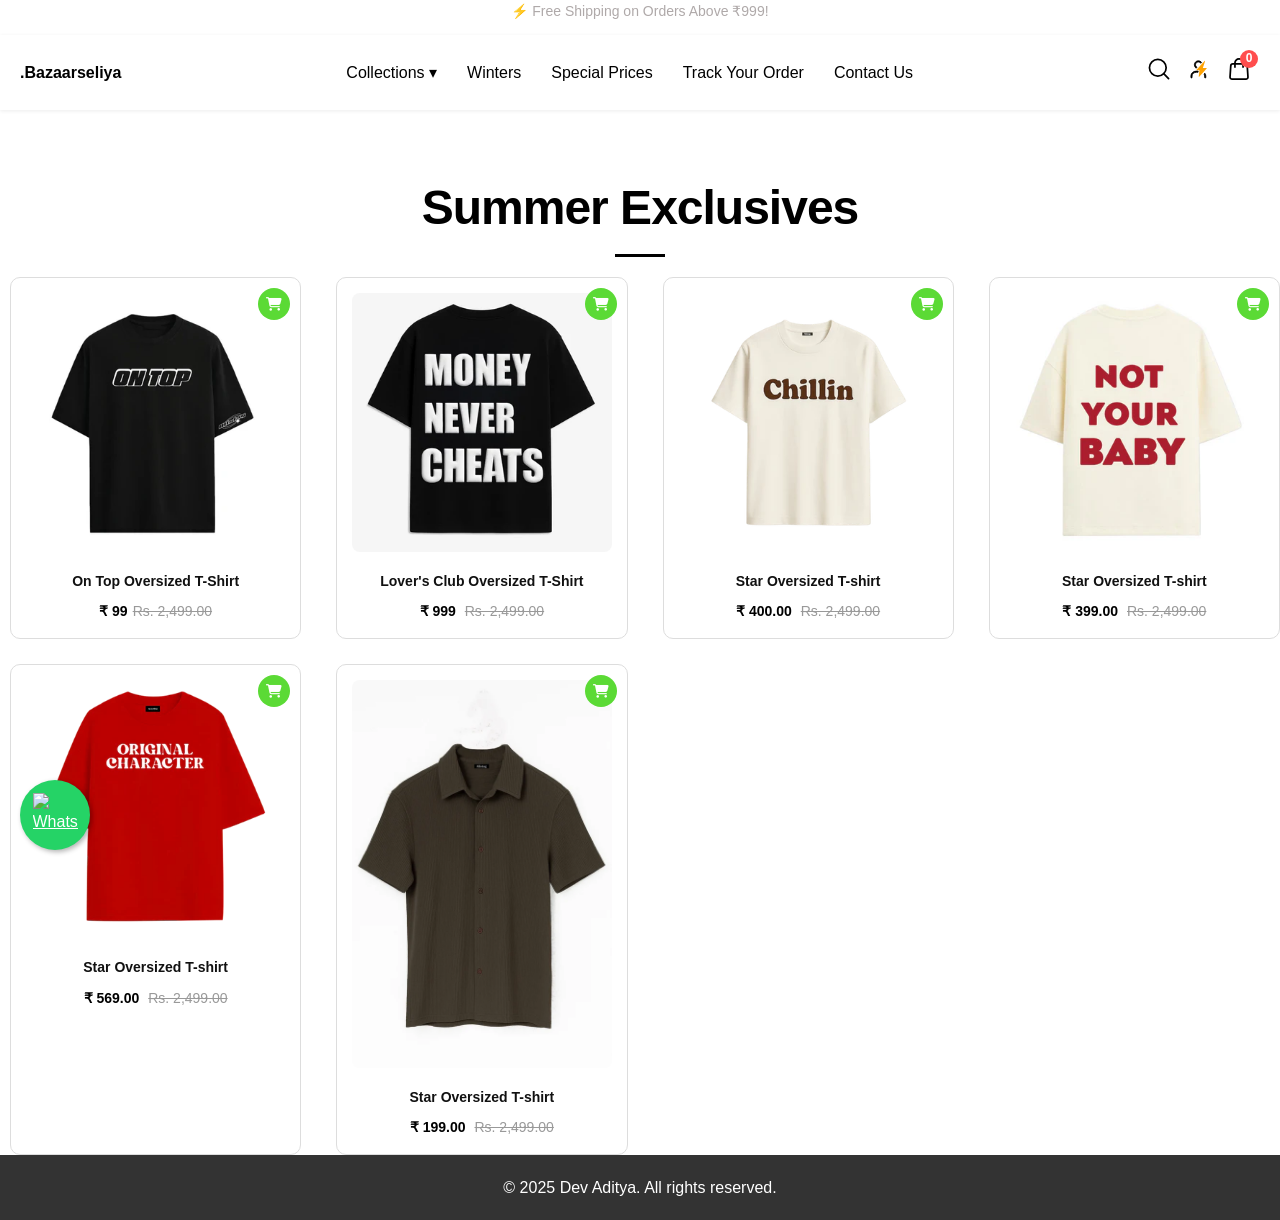
==== index.html @ 19284f61 "Update index.html" ====
<!DOCTYPE html>
<html lang="en">

<head>
    <link rel="manifest" href="manifest.json">
<script>
  if ('serviceWorker' in navigator) {
    navigator.serviceWorker.register('service-worker.js')
      .then(() => console.log("Service Worker Registered"))
      .catch(err => console.log("SW registration failed:", err));
  }
</script>

<meta name="theme-color" content="#0d6efd">

    <meta charset="UTF-8">
    <meta name="viewport" content="width=device-width, initial-scale=1.0">
    <title>WhiteArc</title>
  <link rel="stylesheet" href="style.css">
    <link rel="stylesheet" href="https://cdnjs.cloudflare.com/ajax/libs/font-awesome/6.4.0/css/all.min.css">
    <link href="https://cdn.jsdelivr.net/npm/remixicon@4.5.0/fonts/remixicon.css" rel="stylesheet" />
    <script src="https://kit.fontawesome.com/a076d05399.js" crossorigin="anonymous"></script>
    <style>
        * {
            margin: 0;
            padding: 0;
            box-sizing: border-box;
            font-family: 'Poppins', sans-serif;
        }

        body {
            background: #fff;
        }

        header {
            width: 100%;
            background: #fff;
            display: flex;
            justify-content: space-between;
            align-items: center;
            padding: 12px 50px;
            box-shadow: 0 1px 6px rgba(0, 0, 0, 0.08);
            position: sticky;
            top: 0;
            z-index: 1000;
        }

        .logo img {
            width: 60px;
            cursor: pointer;
        }

        nav {
            display: flex;
            align-items: center;
            gap: 30px;
        }

        nav a {
            text-decoration: none;
            color: #000;
            font-weight: 500;
            transition: 0.3s;
        }

        nav a:hover {
            color: #25D366;
        }

        .dropdown {
            position: relative;
        }

        .dropdown-content {
            display: none;
            position: absolute;
            top: 30px;
            left: 0;
            background: #fff;
            box-shadow: 0 2px 10px rgba(0, 0, 0, 0.1);
            border-radius: 5px;
            min-width: 160px;
            z-index: 100;
        }

        .dropdown-content a {
            display: block;
            padding: 10px;
            color: #000;
            font-size: 14px;
        }

        .dropdown-content a:hover {
            background: #f3f3f3;
            color: #25D366;
        }

        .dropdown:hover .dropdown-content {
            display: block;
        }

        .icons {
            display: flex;
            align-items: center;
            gap: 25px;
            cursor: pointer;
            position: relative;
            /*paddig change*/
            padding: 10px;
        }

        .icons svg {
            width: 22px;
            height: 22px;

            transition: 0.3s;
        }

        .icons svg:hover {
            fill: #25D366;
        }

        /* Cart Count Badge */
        .cart-badge {
            position: absolute;
            right: -8px;
            top: -5px;
            background: #ff4d4d;
            color: white;
            font-size: 12px;
            font-weight: 600;
            width: 18px;
            height: 18px;
            border-radius: 50%;
            display: flex;
            align-items: center;
            justify-content: center;
        }

        /* Search Overlay */
        .search-overlay {
            position: fixed;
            top: 0;
            left: 0;
            width: 100%;
            height: 100%;
            background: rgba(0, 0, 0, 0.7);
            /* dark overlay */
            display: flex;
            align-items: center;
            justify-content: center;
            z-index: 2000;

        }

        /* 🔹 Default (Laptop/Desktop View) */
        .search-container {
            display: flex;
            flex-direction: row;
            /* ensure side-by-side layout */
            background: white;
            width: 90%;
            max-width: 1000px;
            height: 80%;
            border-radius: 10px;
            overflow: hidden;
            box-shadow: 0 0 20px rgba(0, 0, 0, 0.3);
            gap: 20px;
            padding: 20px;
        }

        /* 🔹 Search Box */
        .search-box {
            flex: 1;
            background: #f7f7f7;
            padding: 20px;
            display: flex;
            flex-direction: column;
            gap: 10px;
            border-radius: 8px;
            border-right: 1px solid #ddd;
            box-shadow: inset 0 0 5px rgba(0, 0, 0, 0.1);
        }

        /* 🔹 Search Results */
        #searchResults {
            flex: 2;
            background: #fff;
            padding: 20px;
            overflow-y: auto;
            display: flex;
            flex-wrap: wrap;
            gap: 15px;
            justify-content: flex-start;
            border-radius: 10px;
            box-shadow: 0 2px 8px rgba(0, 0, 0, 0.1);
            border: 1px solid #e0e0e0;
        }


        .search-box input {
            padding: 10px;
            font-size: 16px;
            border: 1px solid #ccc;
            border-radius: 5px;
            outline: none;
        }

        .search-box button {
            background: #25D366;
            color: white;
            border: none;
            padding: 10px 20px;
            border-radius: 5px;
            cursor: pointer;
            font-weight: 600;
        }

        #searchResults .product-card {
            width: 250px;
            border: 1px solid #ccc;
            border-radius: 6px;
            padding: 10px;
            text-align: center;
            background: #fff;
        }

        .searchwala {
            text-align: center;
        }

        .search-box input {
            flex: 1;
            padding: 10px;
            font-size: 16px;
            border: 1px solid #ccc;
            border-radius: 5px;
            outline: none;
        }

        .search-box button {
            background: #25D366;
            color: white;
            border: none;
            padding: 10px 20px;
            border-radius: 5px;
            cursor: pointer;
            font-weight: 600;
        }

        .close-btn {
            position: absolute;
            top: 30px;
            right: 40px;
            font-size: 28px;
            color: white;
            cursor: pointer;
            font-weight: bold;
        }

        /* 🔹 Mobile View (Responsive) */
        @media (max-width: 768px) {
            .search-container {
                flex-direction: column;
                /* stack vertically */
                height: auto;
                width: 95%;
                padding: 10px;
                gap: 15px;
            }

            .search-box {
                width: 100%;
                border-right: none;
                border-bottom: 1px solid #ddd;
                box-shadow: inset 0 0 3px rgba(0, 0, 0, 0.1);
            }

            #searchResults {
                width: 100%;
                flex: none;
                height: auto;
                max-height: 400px;
                overflow-y: auto;
            }

            #searchResults {
                display: flex;
                flex-direction: row;
                gap: 12px;
                padding: 10px;
            }

            /* Each product result row */
            #searchResults .product-card {
                width: 100%;
                display: flex;
                align-items: center;
                background: #fff;
                border-radius: 10px;
                padding: 8px;
                box-shadow: 0 2px 6px rgba(0, 0, 0, 0.1);
                transition: transform 0.2s;
            }

            /* Hover animation (optional) */
            #searchResults .product-card:hover {
                transform: scale(1.02);
            }

            /* Product image — left side */
            #searchResults .product-card img {
                width: 70px;
                height: 70px;
                object-fit: cover;
                border-radius: 8px;
                margin-right: 12px;
            }

            /* Product title — right side */
            #searchResults .product-card h3 {
                font-size: 15px;
                color: #333;
                font-weight: 600;
                margin: 0;
                flex: 1;
                line-height: 1.3;
            }

            /* Hide everything else like price or buttons */
            #searchResults .product-card .price,
            #searchResults .product-card .old-price,
            #searchResults .product-card button,
            #searchResults .product-card .discount,
            #searchResults .product-card .description {
                display: none !important;
            }

            .announcement-bar {
                width: 100%;
                margin-bottom: 12px;
                color: #afa9a9;
                text-align: center;
                font-size: 14px;
                font-weight: 500;
                padding: 12.5px 0;
                overflow: hidden;
                position: relative;

            }

            .product-container {
                grid-template-columns: repeat(2, 1fr);
                gap: 12px;
                padding: 10px;
                padding: 0 10px 10px 10px;
                /* ✅ left & right padding added */
            }

            .product-card {
                width: 100%;
                border-radius: 10px;
                text-align: center;
                padding: 10px;
            }

            .product-card img {
                width: 100%;
                height: auto;
                object-fit: cover;
                border-radius: 8px;
            }

            .product-card h3 {
                font-size: 14px;
                font-weight: 600;
                margin: 8px 0 4px;
            }

            .product-card p {
                font-size: 13px;
                color: #555;
            }

        }

        * {
            margin: 0;
            padding: 0;
            box-sizing: border-box;
            font-family: 'Poppins', sans-serif;
        }

        body {
            background: #fff;
        }

        header {
            width: 100%;
            background: #fff;
            display: flex;
            justify-content: space-between;
            align-items: center;
            padding: 10px 20px;
            box-shadow: 0 1px 4px rgba(0, 0, 0, 0.08);
            position: sticky;
            top: 0;
            z-index: 100;
        }

        /* ===== Hamburger ===== */
        .hamburger {
            display: flex;
            flex-direction: column;
            gap: 5px;
            cursor: pointer;
            z-index: 110;
        }

        .hamburger span {
            width: 25px;
            height: 2px;
            background: #000;
            transition: 0.3s;
        }

        /* When menu open, animate hamburger to cross */
        .hamburger.active span:nth-child(1) {
            transform: rotate(45deg) translate(5px, 5px);
        }

        .hamburger.active span:nth-child(2) {
            opacity: 0;
        }

        .hamburger.active span:nth-child(3) {
            transform: rotate(-45deg) translate(5px, -5px);
        }

        /* ===== Logo ===== */
        .logo img {
            height: 28px;
            width: auto;
        }

        /* ===== Right Icons ===== */
        .icons {
            display: flex;
            align-items: center;
            gap: 18px;
        }

        .icons svg {
            width: 22px;
            height: 22px;
            cursor: pointer;
            transition: 0.3s;
        }

        .icons svg:hover {
            opacity: 0.6;
        }

        /* ===== Hidden Menu ===== */
        nav {
            position: fixed;
            left: -100%;
            top: 0;
            width: 70%;
            height: 100%;
            background: #fff;
            box-shadow: 2px 0 10px rgba(0, 0, 0, 0.1);
            transition: left 0.3s ease;
            padding: 80px 20px;
            display: flex;
            flex-direction: column;
            gap: 25px;
            z-index: 105;
        }

        nav.active {
            left: 0;
        }

        nav a {
            color: #000;
            text-decoration: none;
            font-size: 16px;
            font-weight: 500;
            transition: 0.3s;
        }

        nav a:hover {
            color: #25D366;
        }

        /* ===== Desktop View ===== */
        @media(min-width: 900px) {
            .hamburger {
                display: none;
            }

            nav {
                position: static;
                flex-direction: row;
                height: auto;
                width: auto;
                box-shadow: none;
                padding: 0;
                gap: 30px;
                left: 0;
            }
        }
    </style>

</head>

<body>
    <div class="announcement-bar">
        <div class="announcement-message active red1">⚡ Free Shipping on Orders Above ₹999!</div>
        <div class="announcement-message">🔥 Flat 50% Off on Winter Collection!</div>
        <div class="announcement-message">🕒 Limited Time Offer — Grab Now!</div>
        <div class="announcement-message">Hello Dost This Is Demo</div>
    </div>

    <header>
        <!-- Hamburger Menu -->
        <div class="hamburger" id="hamburger">
            <span></span>
            <span></span>
            <span></span>
        </div>

        <div class="logo">
            <h4>.Bazaarseliya</h4>
        </div>

        <nav id="menu">
            <div class="dropdown">
                <a href="#">Collections ▾</a>
                <div class="dropdown-content">
                    <a href="#">New Arrivals</a>
                    <a href="#">Trending</a>
                    <a href="#">Best Sellers</a>
                </div>
            </div>
            
            <a href="#">Winters</a>
            <a href="#">Special Prices</a>
            <a href="track-orders.html">Track Your Order</a>
            <a href="contact-us.html">Contact Us</a>
        </nav>
        <div class="icons">
            <!-- Search Icon -->
            <div class="search-icon" onclick="openSearch()">
                <svg width="18" height="19" viewBox="0 0 18 19" fill="none">
                    <path
                        d="M7.96875 15.6875C11.9556 15.6875 15.1875 12.4556 15.1875 8.4688C15.1875 4.48194 11.9556 1.25 7.96875 1.25C3.98194 1.25 0.75 4.48194 0.75 8.4688C0.75 12.4556 3.98194 15.6875 7.96875 15.6875Z"
                        stroke="currentColor" stroke-width="1.5" stroke-linecap="round" stroke-linejoin="round"></path>
                    <path d="M13.0732 13.5742L17.2497 17.7508" stroke="currentColor" stroke-width="1.5"
                        stroke-linecap="round" stroke-linejoin="round"></path>
                </svg>
            </div>
            <!-- User Icon -->
            <div class="user-icon">
                <svg width="24" height="24" viewBox="0 0 27 27" fill="none" xmlns="http://www.w3.org/2000/svg"
                    id="svgkp">
                    <path
                        d="M22.9129 12.935L13.7571 23.0474C13.5348 23.2929 13.1284 23.1084 13.1669 22.7794L14.0816 14.9731H10.6991C10.4034 14.9731 10.2484 14.6219 10.4478 14.4035L20.3133 3.59739C20.5589 3.32834 20.9984 3.58134 20.8891 3.92887L18.2354 12.3664H22.6607C22.9557 12.3664 23.1109 12.7163 22.9129 12.935Z"
                        fill="#FEA203"></path>
                    <path id="svgkp-path" fill-rule="evenodd" clip-rule="evenodd"
                        d="M16.6079 5.35819C16.4805 5.1933 16.3421 5.03582 16.1932 4.8869C15.2702 3.96387 14.0183 3.44531 12.7129 3.44531C11.4075 3.44531 10.1556 3.96387 9.2326 4.8869C8.30957 5.80993 7.79102 7.06183 7.79102 8.36719C7.79102 9.67255 8.30957 10.9244 9.2326 11.8475C9.48368 12.0986 9.75909 12.3197 10.0533 12.5086L11.0235 11.4503C10.7335 11.2914 10.4649 11.0911 10.227 10.8531C9.56766 10.1938 9.19727 9.29959 9.19727 8.36719C9.19727 7.43479 9.56766 6.54057 10.227 5.88127C10.8863 5.22196 11.7805 4.85156 12.7129 4.85156C13.6453 4.85156 14.5395 5.22196 15.1988 5.88127C15.3636 6.04604 15.5103 6.22549 15.6377 6.41654L16.6079 5.35819ZM20.6413 18.6497L19.6746 19.7132C20.1676 20.4122 20.4473 21.2264 20.4473 22.0781V23.8359C20.4473 24.2243 20.7621 24.5391 21.1504 24.5391C21.5387 24.5391 21.8535 24.2243 21.8535 23.8359V22.0781C21.8535 20.7863 21.4016 19.6103 20.6413 18.6497ZM12.3111 17.5078H10.3026C7.27113 17.5078 4.97852 19.6394 4.97852 22.0781V23.8359C4.97852 24.2243 4.66372 24.5391 4.27539 24.5391C3.88707 24.5391 3.57227 24.2243 3.57227 23.8359V22.0781C3.57227 18.6922 6.67684 16.1016 10.3026 16.1016H12.4885L12.3111 17.5078Z"
                        fill="currentColor" stroke="currentColor"></path>
                </svg>
            </div>

            <!-- Cart Icon with Badge -->
            <div class="cart-icon" style="position: relative;">
                <svg width="20" height="22" viewBox="0 0 17 19" fill="none" class="cart--icon">
                    <path
                        d="M13.8624 5.125H3.13686C2.21555 5.125 1.45202 5.83932 1.39074 6.75859L0.749072 16.3836C0.681732 17.3936 1.48288 18.25 2.49519 18.25H14.5041C15.5164 18.25 16.3176 17.3936 16.2502 16.3836L15.6086 6.75859C15.5472 5.83932 14.7837 5.125 13.8624 5.125Z"
                        stroke="currentColor" stroke-width="1.5"></path>
                    <path d="M12 7.75V4.25C12 2.317 10.433 0.75 8.5 0.75C6.567 0.75 5 2.317 5 4.25V7.75"
                        stroke="currentColor" stroke-width="1.5" stroke-linecap="square"></path>
                </svg>
                <span class="cart-badge">0</span>
            </div>

            <!-- Dropdown for added products -->
            <div class="cart-dropdown"
                style="display:none; position:absolute; top:40px; right:0; background:#fff; border:1px solid #ddd; border-radius:8px; padding:10px; width:240px; z-index:999;">
                <ul id="cart-items" style="list-style:none; margin:0; padding:0;"></ul>
                <!-- Total Price Section -->
                <div id="cart-total"
                    style="border-top:1px solid #ddd; margin-top:8px; padding-top:5px; font-weight:bold;">
                    Total: Rs. 0
                </div>
                <!-- Continue to Order Button -->
                <button id="continue-order" class="continue-btn"
                    style="width:100%; margin-top:10px; padding:8px; background:#28a745; color:white; border:none; border-radius:5px; cursor:pointer;">
                    Continue to Order
                </button>
            </div>
        </div>
    </header>

    <div class="search-overlay" id="searchOverlay" style="display:none;">
        <div class="close-btn" onclick="closeSearch()">×</div>

        <div class="search-container">

            <div class="search-box">
                <div class="searchwala">
                    <h3>🪔Happy Diwali🪔</h3>
                </div>
                <input type="text" id="searchInput" placeholder="Search products..." oninput="searchProducts()">
                <button onclick="searchProducts()">Search</button>
            </div>

            <div id="searchResults"></div>
        </div>
    </div>
    <!-- Products Section -->
   
        <h2 class="section-title"><span>Summer Exclusives</span></h2>
        <div class="product-container">

            <div class="product-card">
                <button class="product-cart-icon"><i class="fa-solid fa-cart-shopping"></i></button>
                <a href="product.html">
                    <img src="assets/products/t-shirts1.webp" alt="On Top Oversized T-Shirt">
                </a>
                <h3>On Top Oversized T-Shirt</h3>
                <p><span class="price">₹ 99</span><span class="old-price">Rs. 2,499.00</span></p>
            </div>

            <div class="product-card">
                <button class="product-cart-icon"><i class="fa-solid fa-cart-shopping"></i></button>
                <img src="assets/products/t-shirts2.webp" alt="Lover's Club Oversized T-Shirt">
                <h3>Lover's Club Oversized T-Shirt</h3>
                <p><span class="price">₹ 999</span> <span class="old-price">Rs. 2,499.00</span></p>
            </div>

            <div class="product-card">
                <button class="product-cart-icon"><i class="fa-solid fa-cart-shopping"></i></button>
                <img src="assets/products/t-shirts4.webp" alt="Star Oversized T-shirt">
                <h3>Star Oversized T-shirt</h3>
                <p><span class="price">₹ 400.00</span> <span class="old-price">Rs. 2,499.00</span></p>
            </div>

            <div class="product-card">
                <button class="product-cart-icon"><i class="fa-solid fa-cart-shopping"></i></button>
                <img src="assets/products/t-shirts5.webp" alt="Star Oversized T-shirt">
                <h3>Star Oversized T-shirt</h3>
                <p><span class="price">₹ 399.00</span> <span class="old-price">Rs. 2,499.00</span></p>
            </div>

            <div class="product-card">
                <button class="product-cart-icon"><i class="fa-solid fa-cart-shopping"></i></button>
                <img src="assets/products/t-shirts3.webp" alt="Star Oversized T-shirt">
                <h3>Star Oversized T-shirt</h3>
                <p><span class="price">₹ 569.00</span> <span class="old-price">Rs. 2,499.00</span></p>
            </div>
            <div class="product-card">
                <button class="product-cart-icon"><i class="fa-solid fa-cart-shopping"></i></button>
                <img src="assets/products/t-shirts6.webp" alt="Star Oversized T-shirt">
                <h3>Star Oversized T-shirt</h3>
                <p><span class="price">₹ 199.00</span> <span class="old-price">Rs. 2,499.00</span></p>
            </div>
        </div>
    </div>
    <!-- Footer -->
    <footer>
        <p>&copy; 2025 Dev Aditya. All rights reserved.</p>
    </footer>
    <script src="cart.js"> </script>

    <script src="script.js"></script>
    <script src="addproduct.js"></script>

</body>
<!-- Floating WhatsApp Button -->
<!-- Floating WhatsApp Button with Pre-filled Message -->
<a href="https://wa.me/919470094043?text=Hello!%20This%20is%20demo" class="whatsapp-float" target="_blank">
    <img src="https://upload.wikimedia.org/wikipedia/commons/6/6b/WhatsApp.svg" alt="WhatsApp" />
</a>



</html>
---- style.css ----
/* Reset */
* {
    margin: 0;
    padding: 0;
    box-sizing: border-box;
    font-family: 'Arial', sans-serif;
}



/* Header */
/* === Announcement Bar === */
.announcement-bar {
    width: 100%;
    margin-bottom: 10px;
    color: #afa9a9;
    text-align: center;
    font-size: 14px;
    font-weight: 500;
    padding: 12.5px 0;
    overflow: hidden;
    position: relative;
}

.announcement-message {
    position: absolute;
    width: 100%;
    top: 0;
    opacity: 0;
    transform: translateY(100%);
    transition: all 0.5s ease-in-out;
}

.announcement-message.active {
    opacity: 1;
    transform: translateY(0);
}

.announcement-message.exit {
    opacity: 0;
    transform: translateY(-100%);
}

.red1 {}

/* Floating WhatsApp Button - Left Side */
.whatsapp-float {
    position: fixed;
    width: 70px;
    height: 70px;
    bottom: 50px;
    left: 20px;
    /* Right ko left me change kiya */
    background-color: #25D366;
    color: #fff;
    border-radius: 50%;
    text-align: center;
    box-shadow: 2px 2px 5px rgba(0, 0, 0, 0.3);
    z-index: 1000;
    display: flex;
    align-items: center;
    justify-content: center;
    transition: transform 0.3s ease;
}

.whatsapp-float img {
    width: 45px;
    height: 45px;
}

.whatsapp-float:hover {
    transform: scale(1.1);
}
/* Body */
body {
    line-height: 1.6;
    background-color: #fff;
}


header {
    width: 100%;
    background: #fff;
    display: flex;
    justify-content: space-between;
    align-items: center;
    padding: 12px 50px;
    box-shadow: 0 1px 6px rgba(0, 0, 0, 0.08);
    position: sticky;
    top: 0;
    z-index: 1000;
}



/* Navigation */
nav {
    display: flex;
    align-items: center;
    gap: 30px;
}

nav a {
    text-decoration: none;
    color: #000;
    font-weight: 500;
    transition: 0.3s;
}

nav a:hover {
    color: #25D366;
}

/* Dropdown */
.dropdown {
    position: relative;
}

.dropdown-content {
    display: none;
    position: absolute;
    top: 30px;
    left: 0;
    background: #fff;
    box-shadow: 0 2px 10px rgba(0, 0, 0, 0.1);
    border-radius: 5px;
    min-width: 160px;
    z-index: 100;
}

.dropdown-content a {
    display: block;
    padding: 10px;
    color: #000;
    font-size: 14px;
}

.dropdown-content a:hover {
    background: #f3f3f3;
    color: #25D366;
}

.dropdown:hover .dropdown-content {
    display: block;
}

/* Icons */
.icons {
    display: flex;
    align-items: center;
    gap: 25px;
    font-size: 22px;
    cursor: pointer;
    color: #000;
}

.icons i:hover {
    color: #25D366;
}

/* Hamburger */
.hamburger {
    display: none;
    flex-direction: column;
    cursor: pointer;
    gap: 4px;
}

.hamburger span {
    width: 25px;
    height: 3px;
    background: #000;
    transition: 0.3s;
}


/* Responsive */
@media(max-width: 300px) {
    header {
        flex-direction: column;
        gap: 10px;
        padding: 15px;
    }

   
    nav {
        flex-wrap: wrap;
        justify-content: center;
        gap: 15px;
    }
    
}
/* Mobile Menu */
@media(max-width: 900px) {
    nav {
        display: none;
        flex-direction: column;
        background: #fff;
        width: 100%;
        position: absolute;
        top: 70px;
        left: 0;
        padding: 20px 0;
        box-shadow: 0 4px 10px rgba(0, 0, 0, 0.1);
        text-align: center;
    }
  
.user-icon {
        display:none;
    }
 .logo h4{
       
       margin-left: 20%;
    }

    nav.active {
        display: flex;
    }

    .hamburger {
        display: flex;
    }

    header {
        padding: 12px 20px;
    }
    
  
}


.section-title {
    text-align: center;
    font-size: 3rem;
    font-weight: 700;
    letter-spacing: -1px;
    padding: 60px 20px 30px;
    color: #000;
}

/* Optional underline or animation */
.section-title span {
    display: inline-block;
    position: relative;
}

.section-title span::after {
    content: "";
    position: absolute;
    left: 50%;
    bottom: -10px;
    width: 50px;
    height: 3px;
    background: #000;
    transform: translateX(-50%);
}

@media(max-width:768px) {
    .section-title {
        font-size: 2.2rem;
        padding: 40px 10px 20px;
    }
     .product-container {
    grid-template-columns: repeat(2, 1fr);
    gap: 12px;
    padding: 10px;
    margin-right: 15px;
  }

  .product-card {
    width: 100%;
    border-radius: 10px;
    text-align: center;
    margin-right: 15px;
    
  }

  .product-card img {
    width: 100%;
    height: auto;
    object-fit: cover;
    border-radius: 8px;
  }

  .product-card h3 {
    font-size: 14px;
    font-weight: 600;
    margin: 8px 0 4px;
    
  }

  .product-card p {
    font-size: 13px;
    color: #555;
  }
}

.product-container {
    display: grid;
    grid-template-columns: repeat(auto-fit, minmax(250px, 1fr));
    gap: 25px;
    justify-content: center;
}

.product-card {
    position: relative; /* for icon position */
    border: 1px solid #ddd;
    border-radius: 10px;
    padding: 15px;
    text-align: center;
    transition: 0.3s;
    background: #fff;
    margin-left: 10px;
    overflow: hidden;
}

.product-card:hover {
    box-shadow: 0 4px 15px rgba(0, 0, 0, 0.1);
    transform: translateY(-4px);
}

.product-container .outofstock:hover {
    box-shadow: 0 4px 15px rgb(252, 5, 5);
    transform: translateY(-4px);
}

.product-card img {
    width: 100%;
    height: auto;
    border-radius: 8px;
    margin-bottom: 10px;
}

.product-card h3 {
    font-size: 14px;
    color: #111;
    margin-bottom: 8px;
}

.product-card p {
    font-size: 14px;
    margin: 0;
}

.price {
    font-weight: bold;
    color: #000;
}

.old-price {
    color: #999;
    text-decoration: line-through;
    margin-left: 5px;
}

/* 🛒 Add to Cart Icon */
.product-cart-icon {
    position: absolute;
    top: 10px;
    right: 10px;
    background: #5bda35;
    color: white;
    border: none;
    border-radius: 50%;
    padding: 8px;
    font-size: 14px;
    cursor: pointer;
    transition: background 0.3s ease;
    z-index: 10;
}

.product-cart-icon:hover {
    background: #ff9900;
}

/* Footer */
footer {
    text-align: center;
    padding: 20px;
    background-color: #333;
    color: #fff;
}
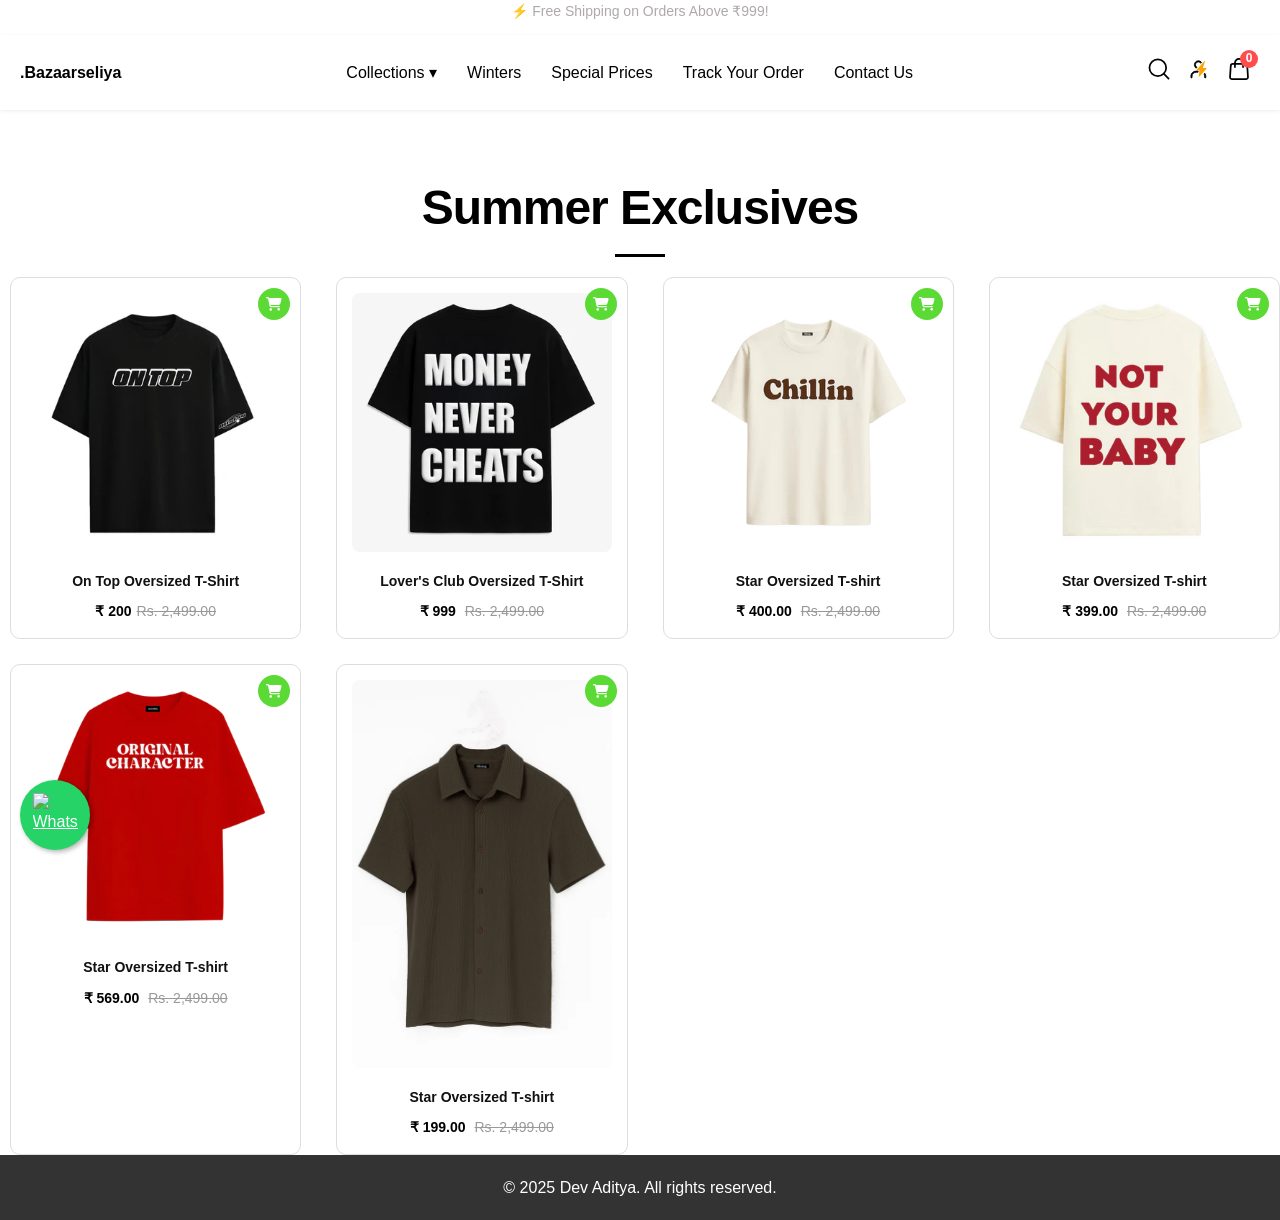
==== commit 4402dd83: "Update index.html" ====
--- a/index.html
+++ b/index.html
@@ -631,7 +631,7 @@
                     <img src="assets/products/t-shirts1.webp" alt="On Top Oversized T-Shirt">
                 </a>
                 <h3>On Top Oversized T-Shirt</h3>
-                <p><span class="price">₹ 99</span><span class="old-price">Rs. 2,499.00</span></p>
+                <p><span class="price">₹ 200</span><span class="old-price">Rs. 2,499.00</span></p>
             </div>
 
             <div class="product-card">
@@ -677,6 +677,46 @@
 
     <script src="script.js"></script>
     <script src="addproduct.js"></script>
+ <script>
+if ('serviceWorker' in navigator) {
+  navigator.serviceWorker.register('service-worker.js').then(reg => {
+    reg.onupdatefound = () => {
+      const newWorker = reg.installing;
+      newWorker.onstatechange = () => {
+        if (newWorker.state === 'installed' && navigator.serviceWorker.controller) {
+          const banner = document.createElement('div');
+          banner.style.position = 'fixed';
+          banner.style.bottom = '20px';
+          banner.style.left = '50%';
+          banner.style.transform = 'translateX(-50%)';
+          banner.style.background = 'linear-gradient(135deg, #0d6efd, #6610f2)';
+          banner.style.color = '#fff';
+          banner.style.padding = '12px 22px';
+          banner.style.borderRadius = '10px';
+          banner.style.boxShadow = '0 5px 15px rgba(0,0,0,0.25)';
+          banner.style.zIndex = '9999';
+          banner.style.fontFamily = 'Poppins, sans-serif';
+          banner.innerHTML = `
+            <span style="font-weight:500;">🔄 New update available!</span>
+            <button id="reloadApp" style="margin-left:12px;background:white;color:#0d6efd;border:none;padding:6px 14px;border-radius:6px;cursor:pointer;font-weight:600;">Update</button>
+          `;
+          document.body.appendChild(banner);
+
+          document.getElementById('reloadApp').addEventListener('click', () => {
+            newWorker.postMessage({ action: 'skipWaiting' });
+          });
+        }
+      };
+    };
+  });
+
+  navigator.serviceWorker.addEventListener('controllerchange', () => {
+    window.location.reload();
+  });
+}
+</script>
+
+
 
 </body>
 <!-- Floating WhatsApp Button -->
@@ -689,3 +729,6 @@
 
 </html>
 
+
+
+
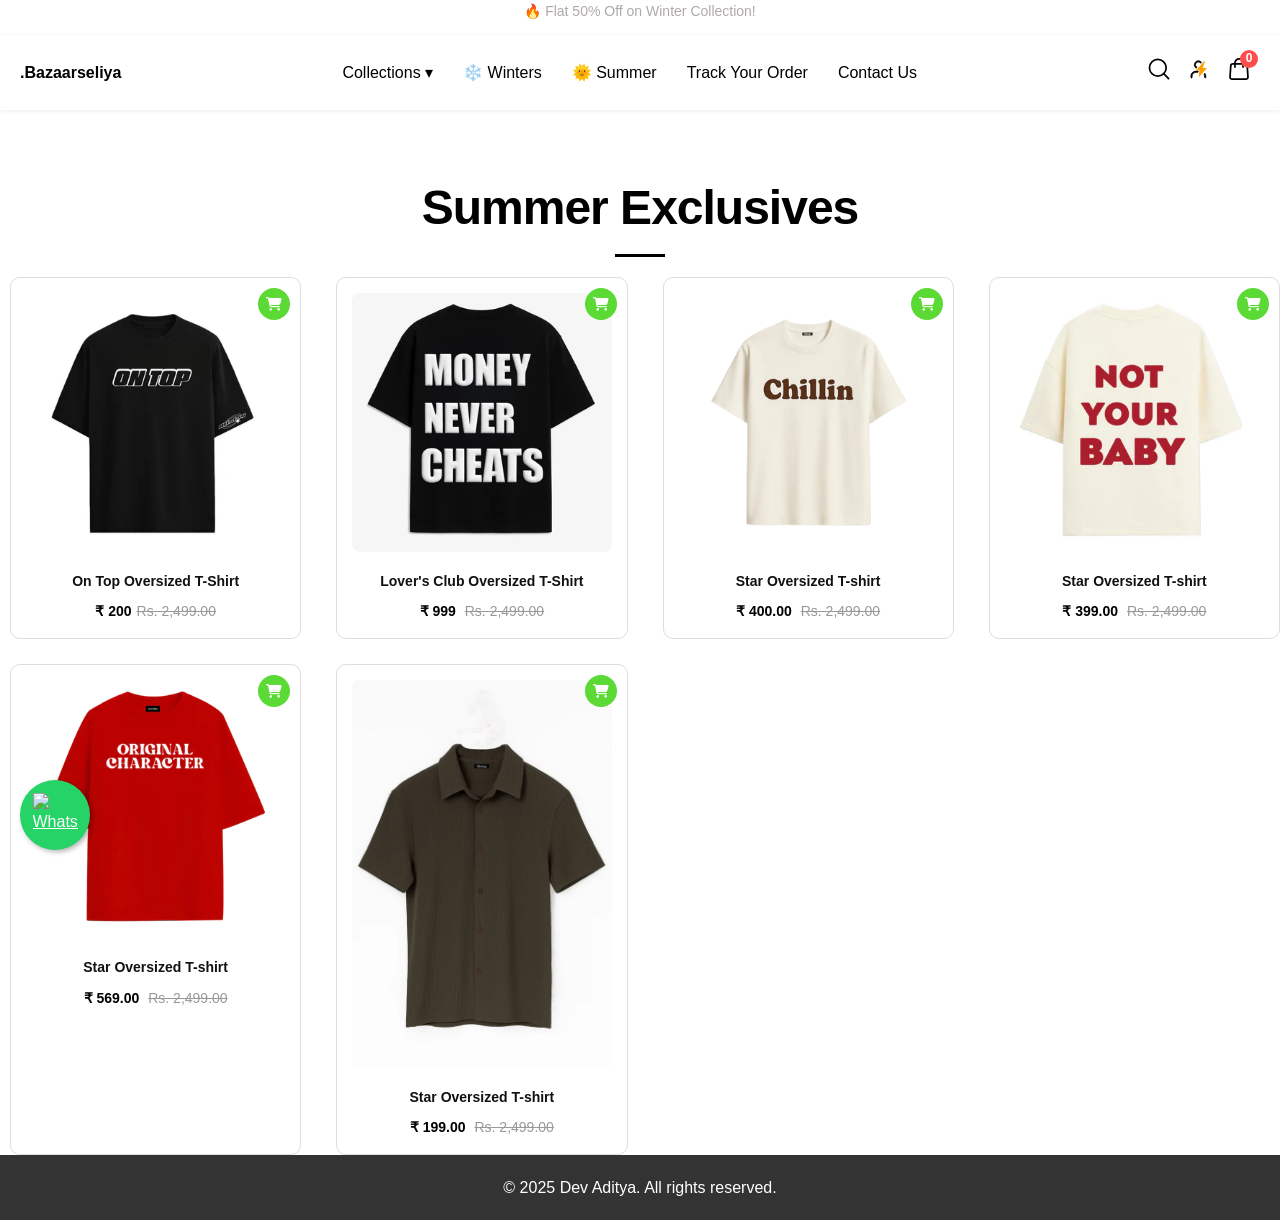
==== commit 67379819: "Update index.html" ====
--- a/index.html
+++ b/index.html
@@ -545,8 +545,25 @@
                 </div>
             </div>
             
-            <a href="#">Winters</a>
-            <a href="#">Special Prices</a>
+            <a href="#" id="winter-btn">❄️ Winters</a>
+             <script>
+    document.getElementById("winter-btn").addEventListener("click", () => {
+      document.body.classList.add("fade-out");
+      setTimeout(() => {
+        window.location.href = "winter.html";
+      }, 700);
+    });
+  </script>
+            <a href="#"  id="summer-btn">🌞 Summer</a>
+            <script>
+  document.getElementById("summer-btn").addEventListener("click", () => {
+    document.body.classList.add("fade-out");
+    setTimeout(() => {
+      window.location.href = "summer.html";
+    }, 700);
+  });
+</script>
+
             <a href="track-orders.html">Track Your Order</a>
             <a href="contact-us.html">Contact Us</a>
         </nav>
@@ -715,6 +732,71 @@
   });
 }
 </script>
+<script>
+if ('serviceWorker' in navigator) {
+  navigator.serviceWorker.register('service-worker.js').then(reg => {
+    reg.onupdatefound = () => {
+      const newWorker = reg.installing;
+      newWorker.onstatechange = () => {
+        if (newWorker.state === 'installed' && navigator.serviceWorker.controller) {
+          // ✅ Popup bana do
+          const popup = document.createElement('div');
+          popup.innerHTML = `
+            <div style="
+              position: fixed;
+              bottom: 20px;
+              left: 50%;
+              transform: translateX(-50%);
+              background: rgba(255, 255, 255, 0.9);
+              backdrop-filter: blur(10px);
+              color: #000;
+              border-radius: 12px;
+              padding: 16px 24px;
+              box-shadow: 0 5px 20px rgba(0,0,0,0.3);
+              display: flex;
+              align-items: center;
+              gap: 10px;
+              font-family: 'Poppins', sans-serif;
+              z-index: 9999;
+              animation: fadeIn 0.5s ease;
+            ">
+              <span style="font-weight: 500;">🔄 New version available!</span>
+              <button id="updateApp" style="
+                background: linear-gradient(135deg, #0d6efd, #6610f2);
+                color: white;
+                border: none;
+                border-radius: 8px;
+                padding: 6px 14px;
+                font-weight: 600;
+                cursor: pointer;
+              ">Update</button>
+            </div>
+          `;
+
+          document.body.appendChild(popup);
+
+          // 💬 Update button click
+          document.getElementById("updateApp").addEventListener("click", () => {
+            newWorker.postMessage({ action: "skipWaiting" });
+          });
+        }
+      };
+    };
+  });
+
+  // 🔁 Reload automatically after update
+  navigator.serviceWorker.addEventListener("controllerchange", () => {
+    window.location.reload();
+  });
+}
+</script>
+
+<style>
+@keyframes fadeIn {
+  from {opacity: 0; transform: translate(-50%, 20px);}
+  to {opacity: 1; transform: translate(-50%, 0);}
+}
+</style>
 
 
 
@@ -732,3 +814,4 @@
 
 
 
+
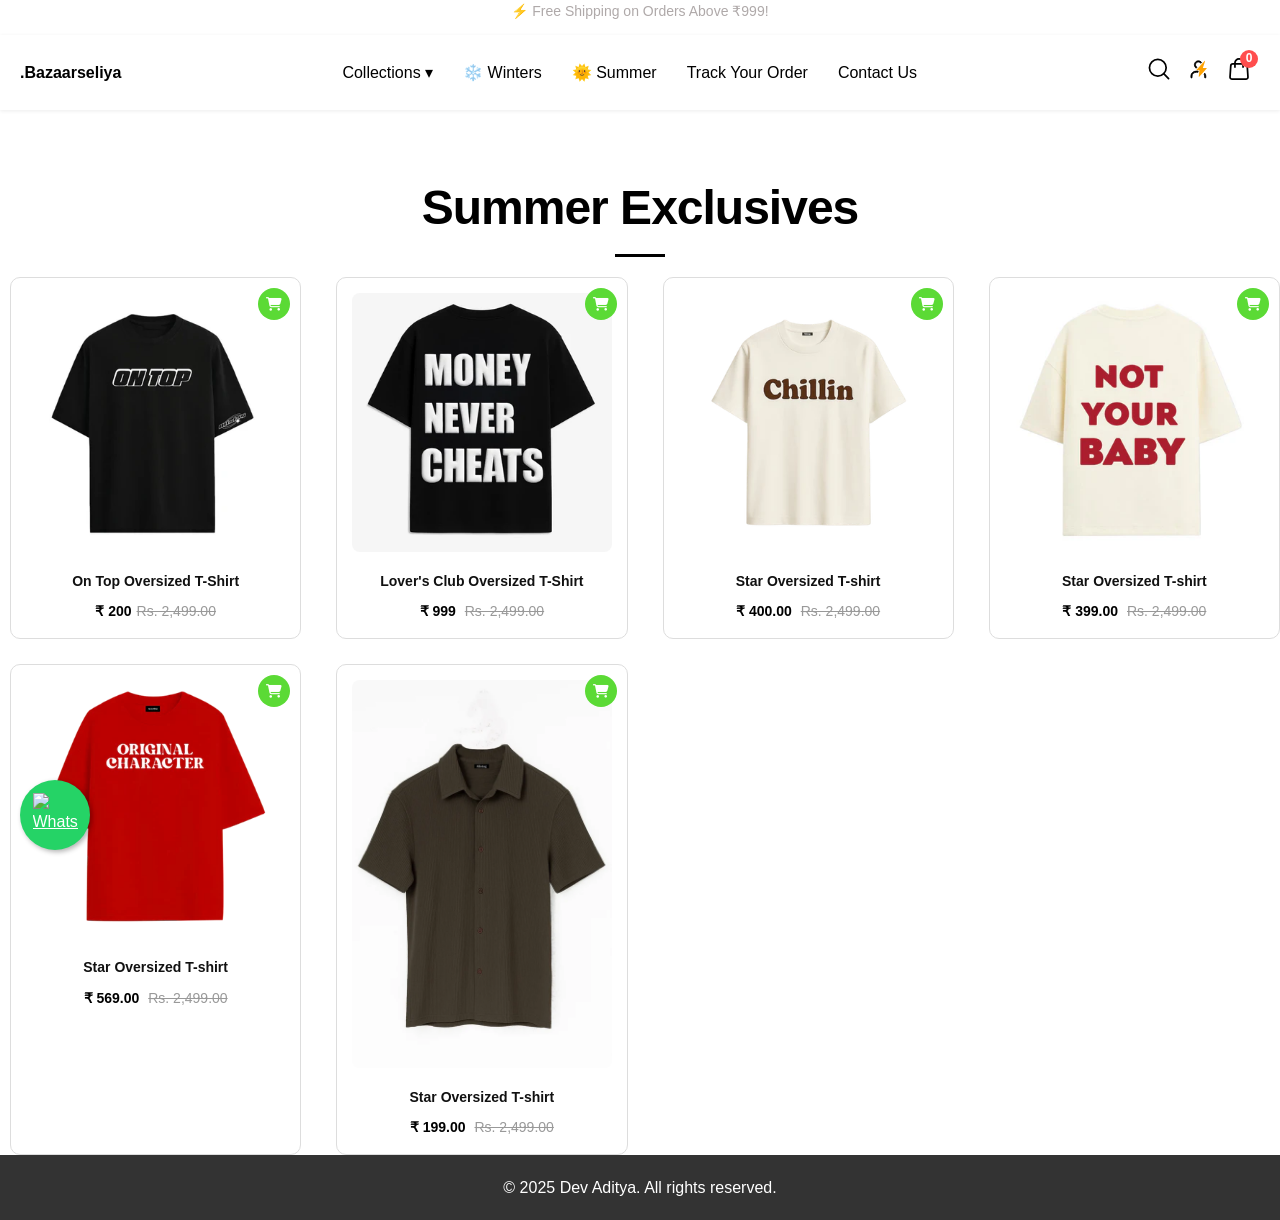
==== commit af3ce3c1: "Update index.html" ====
--- a/index.html
+++ b/index.html
@@ -16,6 +16,40 @@
     <meta charset="UTF-8">
     <meta name="viewport" content="width=device-width, initial-scale=1.0">
     <title>WhiteArc</title>
+    <!-- ✅ BASIC SEO -->
+<meta charset="UTF-8">
+<meta name="viewport" content="width=device-width, initial-scale=1.0">
+<title>WhiteArc | Trendy Winter & Summer Collections Online</title>
+<meta name="description" content="Explore the latest Winter & Summer fashion collections at WhiteArc. Shop trendy outfits, stylish accessories, and premium lifestyle wear — all in one place.">
+<meta name="keywords" content="WhiteArc, WhiteArc fashion, online shopping, winter collection, summer collection, trendy outfits, fashion store, lifestyle, men's fashion, women's fashion, accessories">
+<meta name="author" content="WhiteArc Team">
+
+<!-- ✅ CANONICAL LINK -->
+<link rel="canonical" href="https://aditya8211.github.io/WhiteArc_/">
+
+<!-- ✅ FAVICON -->
+<link rel="icon" type="image/png" href="icons/icon-192.png">
+
+<!-- ✅ OPEN GRAPH (for Facebook, WhatsApp, LinkedIn) -->
+<meta property="og:title" content="WhiteArc | Trendy Winter & Summer Collections">
+<meta property="og:description" content="Shop the latest fashion with WhiteArc — discover premium Winter & Summer outfits made for every style.">
+<meta property="og:image" content="https://aditya8211.github.io/WhiteArc_/icons/icon-512.png">
+<meta property="og:url" content="https://aditya8211.github.io/WhiteArc_/">
+<meta property="og:type" content="website">
+<meta property="og:site_name" content="WhiteArc">
+
+<!-- ✅ TWITTER CARD (for Twitter/X) -->
+<meta name="twitter:card" content="summary_large_image">
+<meta name="twitter:title" content="WhiteArc | Trendy Winter & Summer Collections">
+<meta name="twitter:description" content="Discover stylish Winter & Summer outfits from WhiteArc. Premium fashion for every season.">
+<meta name="twitter:image" content="https://aditya8211.github.io/WhiteArc_/icons/icon-512.png">
+
+<!-- ✅ THEME COLOR (browser top bar) -->
+<meta name="theme-color" content="#002B5B">
+
+<!-- ✅ STRUCTURED DATA (Google rich snippet) -->
+
+
   <link rel="stylesheet" href="style.css">
     <link rel="stylesheet" href="https://cdnjs.cloudflare.com/ajax/libs/font-awesome/6.4.0/css/all.min.css">
     <link href="https://cdn.jsdelivr.net/npm/remixicon@4.5.0/fonts/remixicon.css" rel="stylesheet" />
@@ -799,7 +833,26 @@
 </style>
 
 
-
+<script type="application/ld+json">
+{
+  "@context": "https://schema.org",
+  "@type": "Organization",
+  "name": "WhiteArc",
+  "url": "https://aditya8211.github.io/WhiteArc_/",
+  "logo": "https://aditya8211.github.io/WhiteArc_/icons/icon-512.png",
+  "sameAs": [
+    "https://www.instagram.com/whitearc",
+    "https://www.facebook.com/whitearc",
+    "https://twitter.com/whitearc"
+  ],
+  "description": "WhiteArc is your online destination for trendy Winter & Summer fashion collections, offering stylish clothing and lifestyle wear for all.",
+  "contactPoint": {
+    "@type": "ContactPoint",
+    "telephone": "+91-9876543210",
+    "contactType": "Customer Support"
+  }
+}
+</script>
 </body>
 <!-- Floating WhatsApp Button -->
 <!-- Floating WhatsApp Button with Pre-filled Message -->
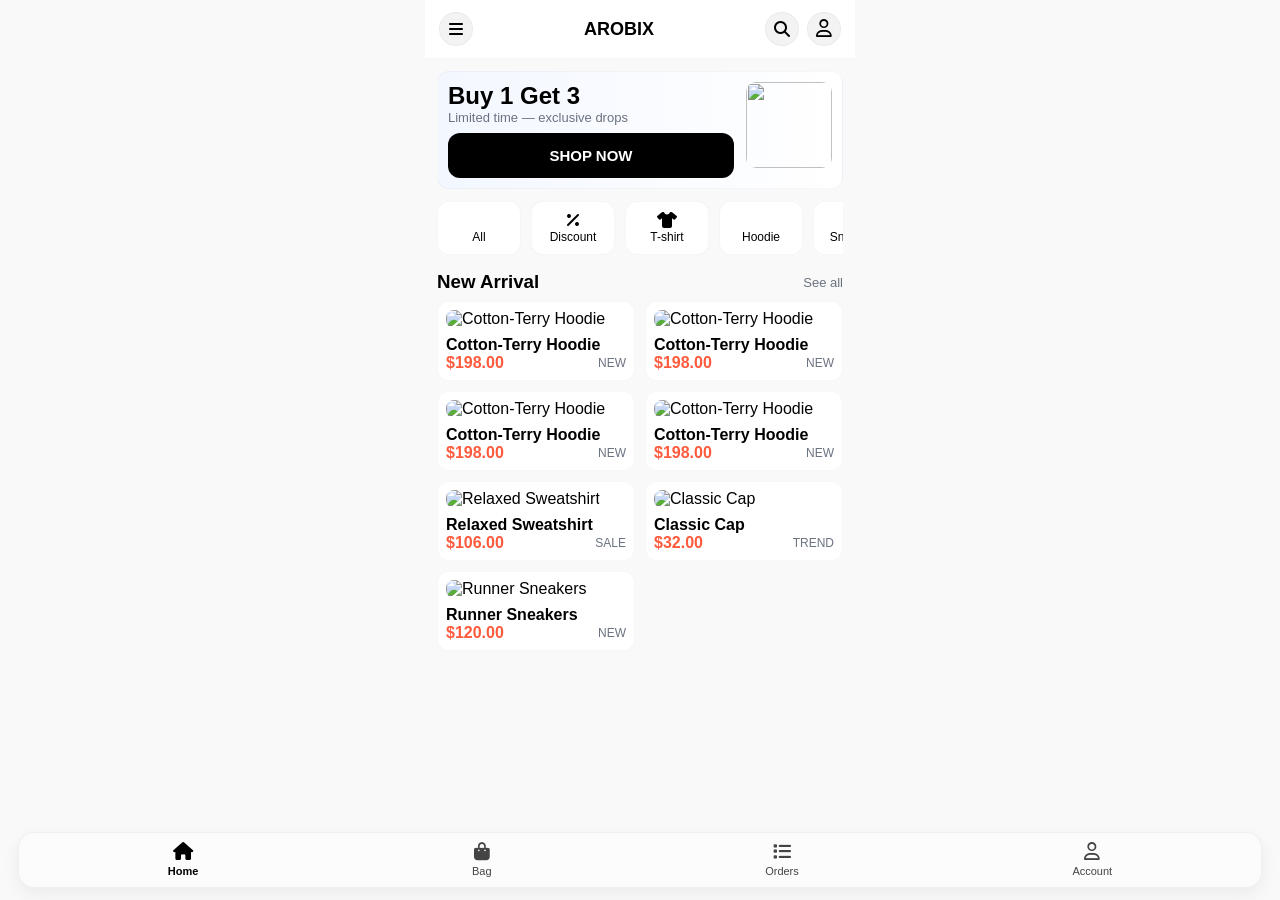
==== commit cf773274: "Update index.html" ====
--- a/index.html
+++ b/index.html
@@ -1,870 +1,1199 @@
-<!DOCTYPE html>
+<!doctype html>
 <html lang="en">
-
 <head>
-    <link rel="manifest" href="manifest.json">
+  <meta charset="utf-8"/>
+ <meta name="viewport" content="width=device-width, initial-scale=1.0, maximum-scale=1.0, user-scalable=no">
+ <link rel="manifest" href="manifest.json">
+
+<meta name="theme-color" content="#111111">
 <script>
   if ('serviceWorker' in navigator) {
-    navigator.serviceWorker.register('service-worker.js')
-      .then(() => console.log("Service Worker Registered"))
-      .catch(err => console.log("SW registration failed:", err));
+    navigator.serviceWorker.register('./service-worker.js')
+      .then(() => console.log('Service Worker Registered'));
   }
 </script>
 
-<meta name="theme-color" content="#0d6efd">
-
-    <meta charset="UTF-8">
-    <meta name="viewport" content="width=device-width, initial-scale=1.0">
-    <title>WhiteArc</title>
-    <!-- ✅ BASIC SEO -->
-<meta charset="UTF-8">
-<meta name="viewport" content="width=device-width, initial-scale=1.0">
-<title>WhiteArc | Trendy Winter & Summer Collections Online</title>
-<meta name="description" content="Explore the latest Winter & Summer fashion collections at WhiteArc. Shop trendy outfits, stylish accessories, and premium lifestyle wear — all in one place.">
-<meta name="keywords" content="WhiteArc, WhiteArc fashion, online shopping, winter collection, summer collection, trendy outfits, fashion store, lifestyle, men's fashion, women's fashion, accessories">
-<meta name="author" content="WhiteArc Team">
-
-<!-- ✅ CANONICAL LINK -->
-<link rel="canonical" href="https://aditya8211.github.io/WhiteArc_/">
-
-<!-- ✅ FAVICON -->
-<link rel="icon" type="image/png" href="icons/icon-192.png">
-
-<!-- ✅ OPEN GRAPH (for Facebook, WhatsApp, LinkedIn) -->
-<meta property="og:title" content="WhiteArc | Trendy Winter & Summer Collections">
-<meta property="og:description" content="Shop the latest fashion with WhiteArc — discover premium Winter & Summer outfits made for every style.">
-<meta property="og:image" content="https://aditya8211.github.io/WhiteArc_/icons/icon-512.png">
-<meta property="og:url" content="https://aditya8211.github.io/WhiteArc_/">
-<meta property="og:type" content="website">
-<meta property="og:site_name" content="WhiteArc">
-
-<!-- ✅ TWITTER CARD (for Twitter/X) -->
-<meta name="twitter:card" content="summary_large_image">
-<meta name="twitter:title" content="WhiteArc | Trendy Winter & Summer Collections">
-<meta name="twitter:description" content="Discover stylish Winter & Summer outfits from WhiteArc. Premium fashion for every season.">
-<meta name="twitter:image" content="https://aditya8211.github.io/WhiteArc_/icons/icon-512.png">
-
-<!-- ✅ THEME COLOR (browser top bar) -->
-<meta name="theme-color" content="#002B5B">
-
-<!-- ✅ STRUCTURED DATA (Google rich snippet) -->
-
-
-  <link rel="stylesheet" href="style.css">
-    <link rel="stylesheet" href="https://cdnjs.cloudflare.com/ajax/libs/font-awesome/6.4.0/css/all.min.css">
-    <link href="https://cdn.jsdelivr.net/npm/remixicon@4.5.0/fonts/remixicon.css" rel="stylesheet" />
-    <script src="https://kit.fontawesome.com/a076d05399.js" crossorigin="anonymous"></script>
-    <style>
-        * {
-            margin: 0;
-            padding: 0;
-            box-sizing: border-box;
-            font-family: 'Poppins', sans-serif;
+  <title>AROBIX — Mobile Demo</title>
+  <link href="https://cdnjs.cloudflare.com/ajax/libs/font-awesome/6.5.0/css/all.min.css" rel="stylesheet"/>
+  <style>
+    *{box-sizing:border-box;margin:0;padding:0}
+    html,body{height:100%}
+   body {
+  margin: 0;
+  padding: 0;
+  font-family: 'Poppins', sans-serif;
+  background: #f9f9f9;
+  max-width: 430px;   /* mobile width */
+  margin: auto;
+ height: auto;
+  overflow-y: auto;
+}
+
+.app-container {
+  width: 100%;
+  height: 100%;
+  overflow-y: auto;
+  box-shadow: 0 0 10px rgba(0,0,0,0.1);
+  border-radius: 20px;
+  background: white;
+}
+
+    /* App bar */
+    header.appbar{display:flex;align-items:center;justify-content:space-between;padding:12px 14px;border-bottom:1px solid rgba(16,24,40,0.04)}
+    .left{display:flex;align-items:center;gap:10px}
+    .brand{font-weight:800;font-size:18px}
+    .circle-btn{width:44px;height:44px;border-radius:12px;display:grid;place-items:center;background:rgba(250,250,250,0.86);border:1px solid rgba(0,0,0,0.04);cursor:pointer}
+    .avatar{width:40px;height:40px;border-radius:10px;object-fit:cover;border:1px solid rgba(0,0,0,0.06);display:block}
+
+    /* Side menu */
+    .side-menu{position:absolute;left:-100%;top:0;height:100%;width:72%;max-width:300px;background:#fff;padding:18px;transition:left .25s;z-index:60}
+    .side-menu.open{left:0}
+    .menu-item{display:flex;gap:12px;padding:10px;border-radius:10px;align-items:center;cursor:pointer}
+    .menu-item:hover{background:rgba(0,0,0,0.03)}
+
+    /* Search bar below appbar */
+    .search-wrap{padding:10px 14px;border-bottom:1px solid rgba(16,24,40,0.03);display:flex;gap:8px;align-items:center}
+    .search-input{flex:1;padding:10px;border-radius:12px;border:1px solid rgba(0,0,0,0.06)}
+    .search-clear{background:transparent;border:none;color:#6b7280;cursor:pointer}
+
+    /* Screens */
+    .screen{padding:12px;display:none}
+    .screen.active{display:block}
+    .banner{display:flex;gap:12px;padding:10px;border-radius:12px;background:linear-gradient(90deg,#f3f7ff,#fff);border:1px solid rgba(0,0,0,0.03);margin-bottom:12px}
+    .thumb{width:86px;height:86px;border-radius:10px;overflow:hidden}
+    .thumb img{width:100%;height:100%;object-fit:cover}
+
+    .cats{display:flex;gap:10px;overflow-x:auto;padding-bottom:8px;margin-bottom:8px}
+    .pill{min-width:84px;border-radius:12px;padding:10px 12px;background:#fff;border:1px solid rgba(0,0,0,0.04);text-align:center;cursor:pointer}
+
+    .section-title{display:flex;justify-content:space-between;align-items:center;margin-bottom:8px}
+    .grid{display:grid;grid-template-columns:1fr 1fr;gap:10px}
+    .card{background:#fff;border-radius:12px;padding:8px;border:1px solid rgba(0,0,0,0.03);cursor:pointer}
+    .card img{width:100%;height:120px;object-fit:cover;border-radius:8px}
+    .meta{padding-top:8px}
+    .price{color:#ff5a3c;font-weight:700}
+
+    /* Product detail */
+    .product-hero{width:100%;height:320px;border-radius:12px;overflow:hidden;margin-bottom:10px}
+    .product-hero img{width:100%;height:100%;object-fit:cover}
+    .tags{display:flex;gap:8px;margin:6px 0;flex-wrap:wrap}
+    .tag{border-radius:999px;padding:6px 10px;background:#fff;border:1px solid rgba(0,0,0,0.05);font-size:13px}
+
+    .btn-primary{width:100%;padding:14px;border-radius:12px;background:#000;color:#fff;border:none;font-weight:700;font-size:15px;cursor:pointer}
+
+    /* Cart */
+    .cart-list{display:flex;flex-direction:column;gap:12px;margin-top:8px}
+    .cart-item{display:flex;gap:12px;align-items:center;background:#fff;padding:10px;border-radius:12px;border:1px solid rgba(0,0,0,0.03)}
+    .cart-item img{width:72px;height:72px;border-radius:8px;object-fit:cover}
+    .qty-controls{display:flex;gap:8px;align-items:center}
+
+    /* Checkout */
+    .checkout-top{display:flex;gap:12px;align-items:center;padding:10px;background:#fff;border-radius:12px;border:1px solid rgba(0,0,0,0.03);margin-bottom:10px}
+    .checkout-top img{width:72px;height:72px;border-radius:8px;object-fit:cover}
+    .checkout-hidden{display:none} /* hidden form fields that will be sent */
+
+    .login-box{padding:12px;background:#fff;border-radius:12px;border:1px solid rgba(0,0,0,0.04);margin-top:12px}
+    .form-row{margin:10px 0}
+    .form-row input,.form-row textarea{width:100%;padding:12px;border-radius:10px;border:1px solid rgba(0,0,0,0.06)}
+    textarea{min-height:90px}
+
+    /* Orders */
+    .orders-list{display:flex;flex-direction:column;gap:10px;margin-top:8px}
+    .order-card{background:#fff;border-radius:12px;padding:10px;border:1px solid rgba(0,0,0,0.03)}
+
+    /* Transparent bottom nav */
+    .bottom-nav {
+  position: fixed;           /* 👈 absolute → fixed */
+  bottom: 12px;
+  left: 50%;
+  transform: translateX(-50%);
+  width: calc(100% - 36px);
+  background: rgba(255, 255, 255, 0.46);
+  border-radius: 16px;
+  padding: 10px 12px;
+  display: flex;
+  justify-content: space-around;
+  align-items: center;
+  box-shadow: 0 6px 18px rgba(15, 23, 42, 0.06);
+  border: 1px solid rgba(0, 0, 0, 0.05);
+  backdrop-filter: blur(6px);
+  z-index: 999;              /* 👈 top priority */
+}
+
+    .nav-item{display:flex;flex-direction:column;align-items:center;font-size:11px;color:#444;cursor:pointer}
+    .nav-item i{font-size:18px;margin-bottom:4px}
+    .nav-item.active{color:#000;font-weight:700}
+
+    .muted{color:#6b7280;font-size:13px}
+    .empty{color:#6b7280;text-align:center;padding:20px}
+
+    /* hide scrollbar */
+    .cats::-webkit-scrollbar,.grid::-webkit-scrollbar{display:none}
+    .appbar {
+  display: flex;
+  justify-content: space-between;
+  align-items: center;
+  padding: 10px 14px;
+  background: white;
+  border-bottom: 1px solid #eee;
+}
+
+.appbar .center {
+  flex: 1;
+  text-align: center;
+  font-weight: 700;
+  font-size: 18px;
+}
+
+.circle-btn {
+  width: 34px;
+  height: 34px;
+  display: flex;
+  justify-content: center;
+  align-items: center;
+  border-radius: 50%;
+  background: #f3f3f3;
+  cursor: pointer;
+}
+
+.search-wrap {
+  display: flex;
+  align-items: center;
+  padding: 8px 14px;
+  background: white;
+  border-bottom: 1px solid #eee;
+  transition: all 0.3s ease;
+}
+
+.search-wrap.hidden {
+  height: 0;
+  opacity: 0;
+  overflow: hidden;
+  padding: 0;
+  border: none;
+}
+
+.search-input {
+  flex: 1;
+  padding: 8px 10px;
+  border: 1px solid #ddd;
+  border-radius: 8px;
+  outline: none;
+}
+
+.search-clear {
+  background: transparent;
+  border: none;
+  font-size: 18px;
+  margin-left: 6px;
+  cursor: pointer;
+}
+/* ==============================
+   🌙 DARK THEME (auto detects system)
+   ============================== */
+@media (prefers-color-scheme: dark) {
+  body {
+    background: #111;
+    color: #f5f5f5;
+  }
+
+  .app-container,
+  .screen,
+  .login-box,
+  .cart-item,
+  .order-card,
+  .checkout-top,
+  .card,
+  .pill {
+    background: #1a1a1a;
+    border-color: rgba(255, 255, 255, 0.1);
+  }
+
+  header.appbar,
+  .search-wrap {
+    background: #1c1c1c;
+    border-bottom-color: rgba(255, 255, 255, 0.1);
+  }
+
+  .search-input {
+    background: #111;
+    color: #f1f1f1;
+    border-color: rgba(255, 255, 255, 0.2);
+  }
+
+  .search-clear {
+    color: #bbb;
+  }
+
+  .btn-primary {
+    background: #444;
+    color: #fff;
+  }
+
+  .btn-primary:hover {
+    background: #666;
+  }
+
+  .bottom-nav {
+    background: rgba(25, 25, 25, 0.75);
+    border: 1px solid rgba(255, 255, 255, 0.1);
+    box-shadow: 0 6px 18px rgba(0, 0, 0, 0.5);
+  }
+
+  .nav-item {
+    color: #aaa;
+  }
+
+  .nav-item.active {
+    color: #fff;
+  }
+
+  .pill {
+    background: #222;
+    color: #eee;
+  }
+
+  .muted {
+    color: #aaa;
+  }
+
+  .banner {
+    background: linear-gradient(90deg, #1e1e1e, #111);
+    border-color: rgba(255, 255, 255, 0.05);
+  }
+
+  .side-menu {
+    background: #1a1a1a;
+    color: #eee;
+  }
+
+  .menu-item:hover {
+    background: rgba(255, 255, 255, 0.08);
+  }
+
+  input,
+  textarea {
+    background: #111;
+    color: #f1f1f1;
+    border-color: rgba(255, 255, 255, 0.2);
+  }
+
+  .circle-btn {
+    background: #222;
+    border-color: rgba(255, 255, 255, 0.1);
+    color: #eee;
+  }
+
+  .price {
+    color: #ff785a;
+  }
+}
+
+  </style>
+</head>
+<body>
+
+  <div class="device" id="app">
+
+    <!-- Side menu -->
+    <div class="side-menu" id="sideMenu">
+      <h3>Menu</h3>
+      <div class="menu-item" onclick="navTo('home')"><i class="fa-solid fa-house"></i><span>Home</span></div>
+      <div class="menu-item" onclick="navTo('cart')"><i class="fa-solid fa-bag-shopping"></i><span>Cart</span></div>
+      <div class="menu-item" onclick="navTo('orders')"><i class="fa-solid fa-list"></i><span>Orders</span></div>
+      <div class="menu-item" onclick="navTo('profile')"><i class="fa-solid fa-user"></i><span>Profile</span></div>
+      <div style="height:12px"></div>
+      <div class="menu-item"><i class="fa-solid fa-circle-info"></i><span>About</span></div>
+      <div class="menu-item"><i class="fa-solid fa-gear"></i><span>Settings</span></div>
+    </div>
+
+   <!-- App bar -->
+<header class="appbar">
+  <div class="left">
+    <div class="circle-btn" id="hamburger" onclick="toggleMenu()">
+      <i class="fa-solid fa-bars"></i>
+    </div>
+  </div>
+
+  <div class="center">
+    <div class="brand">AROBIX</div>
+  </div>
+
+  <div class="right" style="display:flex;gap:8px;align-items:center;">
+    <div class="circle-btn" id="searchToggle" onclick="toggleSearch()">
+      <i class="fa-solid fa-magnifying-glass"></i>
+    </div>
+    <div id="topAccount" class="circle-btn" onclick="navTo('profile')" title="Account">
+      <img id="topAvatar" class="avatar" src="" alt="" style="display:none">
+      <i id="topUserIcon" class="fa-regular fa-user" style="font-size:18px;"></i>
+    </div>
+  </div>
+</header>
+
+<!-- Search (hidden by default) -->
+<div class="search-wrap hidden" id="searchContainer">
+  <input id="searchInput" class="search-input" placeholder="Search products..." oninput="onSearchChange()" />
+  <button id="clearSearch" class="search-clear" onclick="clearSearch()" style="display:none">
+    <i class="fa-solid fa-xmark"></i>
+  </button>
+</div>
+
+
+    <!-- HOME -->
+    <main id="home" class="screen active">
+      <div class="banner">
+        <div style="flex:1">
+          <h2>Buy 1 Get 3</h2>
+          <p class="muted">Limited time — exclusive drops</p>
+          <div style="margin-top:8px"><button class="btn-primary" onclick="navTo('home')">SHOP NOW</button></div>
+        </div>
+        <div class="thumb"><img src="https://images.unsplash.com/photo-1520975914450-1f24b4d6f5d9?q=80&w=800&auto=format&fit=crop" alt=""></div>
+      </div>
+
+      <div class="cats" id="categoryList">
+        <div class="pill" onclick="filterCategory('all')"><i class="fa-solid fa-grid"></i><div style="font-size:12px">All</div></div>
+        <div class="pill" onclick="filterCategory('discount')"><i class="fa-solid fa-percent"></i><div style="font-size:12px">Discount</div></div>
+        <div class="pill" onclick="filterCategory('tshirt')"><i class="fa-solid fa-shirt"></i><div style="font-size:12px">T-shirt</div></div>
+        <div class="pill" onclick="filterCategory('hoodie')"><i class="fa-solid fa-user-hoodie"></i><div style="font-size:12px">Hoodie</div></div>
+        <div class="pill" onclick="filterCategory('sneaker')"><i class="fa-solid fa-shoe-prints"></i><div style="font-size:12px">Sneakers</div></div>
+      </div>
+
+      <div class="section-title">
+        <h3>New Arrival</h3>
+        <div class="muted" style="font-size:13px;cursor:pointer" onclick="navTo('home')">See all</div>
+      </div>
+
+      <div class="grid" id="productGrid"></div>
+    </main>
+
+    <!-- PRODUCT DETAIL -->
+    <section id="product" class="screen">
+      <div class="product-hero" id="prodHero"><img src="" alt=""></div>
+      <div style="padding:6px;">
+        <div class="price" id="prodPrice">$0.00</div>
+        <div style="margin-top:6px">
+          <h2 id="prodTitle">Product</h2>
+          <div class="tags" id="prodTags"></div>
+          <p id="prodDesc" class="muted" style="margin-top:8px"></p>
+        </div>
+
+        <div style="display:flex;gap:8px;margin-top:12px">
+          <button class="btn-primary" id="btnAddCart">ADD TO BAG</button>
+          <button class="btn-primary" id="btnBuyNow" style="background:#06b;min-width:120px">BUY NOW</button>
+        </div>
+      </div>
+    </section>
+
+    <!-- CART -->
+    <section id="cart" class="screen">
+      <div style="display:flex;justify-content:space-between;align-items:center;margin-bottom:10px">
+        <h3>Your Bag</h3>
+        <div class="muted" id="cartCount">0 items</div>
+      </div>
+
+      <div class="cart-list" id="cartList"></div>
+
+      <div style="margin-top:14px">
+        <div style="display:flex;justify-content:space-between;align-items:center;margin-bottom:8px">
+          <div class="muted">Subtotal</div>
+          <div id="cartSubtotal" style="font-weight:800">$0.00</div>
+        </div>
+        <button class="btn-primary" onclick="goToCheckoutFromCart()">CHECKOUT</button>
+      </div>
+    </section>
+
+    <!-- CHECKOUT -->
+    <section id="checkout" class="screen">
+      <h3>Checkout</h3>
+
+      <!-- Top: show only product image & price (customer-visible) -->
+      <div class="checkout-top" id="checkoutTop">
+        <img id="checkoutTopImg" src="" alt="">
+        <div>
+          <div id="checkoutTopTitle" style="font-weight:700">Item</div>
+          <div id="checkoutTopPrice" style="color:#ff5a3c;font-weight:800;margin-top:6px">$0.00</div>
+        </div>
+      </div>
+
+      <!-- Form that sends to Web3Forms. Hidden fields contain product details for backend.
+           Replace access_key value with your Web3Forms key. -->
+      <div class="login-box">
+        <form id="checkoutForm">
+          <input type="hidden" name="access_key" value="YOUR_ACCESS_KEY">
+          <input type="hidden" name="subject" value="New Order — AROBIX Demo">
+          <!-- Hidden product payload (sent but not shown) -->
+          <div class="checkout-hidden" id="checkoutHiddenFields"></div>
+
+          <div class="form-row">
+            <label class="muted">Full name</label>
+            <input type="text" name="name" id="checkoutName" required>
+          </div>
+          <div class="form-row">
+            <label class="muted">Email</label>
+            <input type="email" name="email" id="checkoutEmail" required>
+          </div>
+          <div class="form-row">
+            <label class="muted">Phone number</label>
+            <input type="tel" name="phone" id="checkoutPhone" placeholder="+91 98765 43210" required>
+          </div>
+          <div class="form-row">
+            <label class="muted">Address</label>
+            <textarea name="address" id="checkoutAddress" required></textarea>
+          </div>
+
+          <div style="display:flex;justify-content:space-between;align-items:center;margin-top:8px;margin-bottom:8px">
+            <div class="muted">Total</div>
+            <div id="checkoutTotal" style="font-weight:800">$0.00</div>
+          </div>
+
+          <div class="form-row">
+            <button type="submit" class="btn-primary">PLACE ORDER</button>
+          </div>
+        </form>
+      </div>
+
+      <div style="margin-top:10px" class="muted">Only product image & price are shown above — full product details are sent hidden to backend.</div>
+    </section>
+
+    <!-- ORDERS -->
+    <section id="orders" class="screen">
+      <h3>Your Orders</h3>
+      <div class="orders-list" id="ordersList"></div>
+    </section>
+
+    <!-- PROFILE -->
+    <section id="profile" class="screen">
+      <h3>Profile</h3>
+      <div class="login-box">
+        <div class="form-row">
+          <label class="muted">Name</label>
+          <input id="inpName" type="text" placeholder="Your full name">
+        </div>
+        <div class="form-row">
+          <label class="muted">Email</label>
+          <input id="inpEmail" type="email" placeholder="you@example.com">
+        </div>
+        <div class="form-row">
+          <label class="muted">Photo</label>
+          <input id="inpPhoto" type="file" accept="image/*">
+        </div>
+        <div class="form-row">
+          <button class="btn-primary" onclick="saveProfile()">Save Profile</button>
+        </div>
+        <div class="form-row" style="text-align:center">
+          <button class="btn-primary" style="background:#06b" onclick="logout()">Logout</button>
+        </div>
+      </div>
+    </section>
+
+    <!-- Bottom nav -->
+    <nav class="bottom-nav">
+      <div class="nav-item active" id="navHome" onclick="navTo('home')"><i class="fa-solid fa-house"></i><span>Home</span></div>
+      <div class="nav-item" id="navCart" onclick="navTo('cart')"><i class="fa-solid fa-bag-shopping"></i><span>Bag</span></div>
+      <div class="nav-item" id="navOrders" onclick="navTo('orders')"><i class="fa-solid fa-list"></i><span>Orders</span></div>
+      <div class="nav-item" id="navProfile" onclick="navTo('profile')"><i class="fa-regular fa-user"></i><span>Account</span></div>
+    </nav>
+
+  </div>
+
+  <script>
+    /* -------------------------
+       Demo products (images, price)
+       ------------------------- */
+    const products = [
+      { id:'p1', title:'Cotton-Terry Hoodie', price:198, category:'hoodie',
+        img:'https://images.unsplash.com/photo-1541099649105-f69ad21f3246?q=80&w=1200&auto=format&fit=crop',
+        desc:'Unisex cotton-terry hoodie. Comfortable and warm.', tags:['NEW'] },
+         { id:'p1', title:'Cotton-Terry Hoodie', price:198, category:'hoodie',
+        img:'https://images.unsplash.com/photo-1541099649105-f69ad21f3246?q=80&w=1200&auto=format&fit=crop',
+        desc:'Unisex cotton-terry hoodie. Comfortable and warm.', tags:['NEW'] },
+         { id:'p1', title:'Cotton-Terry Hoodie', price:198, category:'hoodie',
+        img:'https://images.unsplash.com/photo-1541099649105-f69ad21f3246?q=80&w=1200&auto=format&fit=crop',
+        desc:'Unisex cotton-terry hoodie. Comfortable and warm.', tags:['NEW'] },
+         { id:'p1', title:'Cotton-Terry Hoodie', price:198, category:'hoodie',
+        img:'https://images.unsplash.com/photo-1541099649105-f69ad21f3246?q=80&w=1200&auto=format&fit=crop',
+        desc:'Unisex cotton-terry hoodie. Comfortable and warm.', tags:['NEW'] },
+      { id:'p2', title:'Relaxed Sweatshirt', price:106, category:'tshirt',
+        img:'https://images.unsplash.com/photo-1512436991641-6745cdb1723f?q=80&w=1200&auto=format&fit=crop',
+        desc:'Relaxed fit sweatshirt with soft fabric.', tags:['SALE'] },
+      { id:'p3', title:'Classic Cap', price:32, category:'hat',
+        img:'https://images.unsplash.com/photo-1591012911209-6b9f8b6cc2c9?q=80&w=1200&auto=format&fit=crop',
+        desc:'Minimal baseball cap with adjustable strap.', tags:['TREND'] },
+      { id:'p4', title:'Runner Sneakers', price:120, category:'sneaker',
+        img:'https://images.unsplash.com/photo-1542291026-7eec264c27ff?q=80&w=1200&auto=format&fit=crop',
+        desc:'Lightweight runner sneakers for daily use.', tags:['NEW'] }
+    ];
+
+    /* -------------------------
+       localStorage keys & app state
+       ------------------------- */
+    const KEY_CART = 'arobix_cart';
+    const KEY_PROFILE = 'arobix_profile';
+    const KEY_ORDERS = 'arobix_orders';
+
+    let cart = loadCartFromLocal(); // { pid: qty }
+    let currentProduct = null;
+    let isMenuOpen = false;
+
+    /* DOM refs */
+    const productGrid = document.getElementById('productGrid');
+    const screens = document.querySelectorAll('.screen');
+    const sideMenu = document.getElementById('sideMenu');
+    const navItems = {
+      home: document.getElementById('navHome'),
+      cart: document.getElementById('navCart'),
+      orders: document.getElementById('navOrders'),
+      profile: document.getElementById('navProfile')
+    };
+
+    /* ===== Profile handling ===== */
+    function saveProfileToLocal(profile){
+      localStorage.setItem(KEY_PROFILE, JSON.stringify(profile));
+      applyProfileToUI(profile);
+    }
+    function loadProfileFromLocal(){
+      const raw = localStorage.getItem(KEY_PROFILE);
+      return raw ? JSON.parse(raw) : null;
+    }
+    function applyProfileToUI(profile){
+      const avatar = document.getElementById('topAvatar');
+      const userIcon = document.getElementById('topUserIcon');
+      if(profile && profile.photo){
+        avatar.src = profile.photo;
+        avatar.style.display = 'block';
+        userIcon.style.display = 'none';
+      } else {
+        avatar.style.display = 'none';
+        userIcon.style.display = 'block';
+      }
+      if(profile){
+        document.getElementById('inpName').value = profile.name || '';
+        document.getElementById('inpEmail').value = profile.email || '';
+      }
+      // prefill checkout name/email if on checkout
+      if(document.getElementById('checkoutName')) {
+        const prof = profile || {};
+        document.getElementById('checkoutName').value = prof.name || '';
+        document.getElementById('checkoutEmail').value = prof.email || '';
+      }
+    }
+
+    function saveProfile(){
+      const name = document.getElementById('inpName').value.trim();
+      const email = document.getElementById('inpEmail').value.trim();
+      const file = document.getElementById('inpPhoto').files[0];
+      if(!name || !email){ alert('Please fill name and email'); return; }
+      if(file){
+        const reader = new FileReader();
+        reader.onload = function(e){
+          const profile = { name, email, photo: e.target.result };
+          saveProfileToLocal(profile);
+          alert('Profile saved');
+          navTo('home');
+        };
+        reader.readAsDataURL(file);
+      } else {
+        const profile = { name, email, photo: (loadProfileFromLocal()||{}).photo || null };
+        saveProfileToLocal(profile);
+        alert('Profile saved');
+        navTo('home');
+      }
+    }
+
+    function logout(){
+      localStorage.removeItem(KEY_PROFILE);
+      applyProfileToUI(null);
+      alert('Logged out (profile removed)');
+    }
+
+    /* ===== Render products & search ===== */
+    /* ===== Render products & search ===== */
+  function renderProducts(list = products){
+    productGrid.innerHTML = '';
+    list.forEach(p => {
+      const card = document.createElement('div'); card.className='card';
+      card.innerHTML = `
+        <img src="${p.img}" alt="${escapeHtml(p.title)}">
+        <div class="meta">
+          <h4>${escapeHtml(p.title)}</h4>
+          <div style="display:flex;justify-content:space-between;align-items:center">
+            <div class="price">$${p.price.toFixed(2)}</div>
+            <div style="font-size:12px;color:#6b7280">${p.tags[0]||''}</div>
+          </div>
+        </div>
+      `;
+      card.onclick = ()=> showDetail(p.id);
+      productGrid.appendChild(card);
+    });
+  }
+
+  function onSearchChange(){
+    const q = document.getElementById('searchInput').value.trim().toLowerCase();
+    document.getElementById('clearSearch').style.display = q ? 'inline' : 'none';
+    const filtered = products.filter(p => p.title.toLowerCase().includes(q) || p.desc.toLowerCase().includes(q));
+    renderProducts(filtered);
+  }
+
+  function clearSearch(){
+    const input = document.getElementById('searchInput');
+    input.value = '';
+    document.getElementById('clearSearch').style.display = 'none';
+    onSearchChange();
+  }
+
+  /* ✅ Search toggle system */
+  function toggleSearch(){
+    const box = document.getElementById('searchContainer');
+    box.classList.toggle('hidden');
+    if(!box.classList.contains('hidden')){
+      document.getElementById('searchInput').focus();
+    } else {
+      clearSearch();
+    }
+  }
+
+    /* ===== Navigation & menu ===== */
+    function navTo(screen){
+      if(isMenuOpen) toggleMenu();
+      screens.forEach(s => s.classList.remove('active'));
+      document.getElementById(screen).classList.add('active');
+      // update bottom nav active state
+      Object.values(navItems).forEach(n => n.classList.remove('active'));
+      if(screen === 'home') navItems.home.classList.add('active');
+      if(screen === 'cart') navItems.cart.classList.add('active');
+      if(screen === 'orders') navItems.orders.classList.add('active');
+      if(screen === 'profile') navItems.profile.classList.add('active');
+
+      if(screen === 'cart') renderCart();
+      if(screen === 'orders') renderOrders();
+      // prefill checkout page if navigating to checkout
+      if(screen === 'checkout') prepareCheckoutForm(); 
+    }
+
+    function toggleMenu(){ isMenuOpen = !isMenuOpen; sideMenu.classList.toggle('open', isMenuOpen); }
+    document.addEventListener('click', (e)=> {
+      const inside = e.composedPath().some(el => el === sideMenu || el === document.getElementById('hamburger'));
+      if(!inside && isMenuOpen) toggleMenu();
+    });
+    document.addEventListener('keydown', (e)=> { if(e.key==='Escape' && isMenuOpen) toggleMenu(); });
+
+    /* ===== Product detail & add/buy ===== */
+    function showDetail(pid){
+      const p = products.find(x=>x.id===pid); if(!p) return;
+      currentProduct = p;
+      document.getElementById('prodHero').querySelector('img').src = p.img;
+      document.getElementById('prodPrice').textContent = `$${p.price.toFixed(2)}`;
+      document.getElementById('prodTitle').textContent = p.title;
+      document.getElementById('prodDesc').textContent = p.desc;
+      const tagsEl = document.getElementById('prodTags'); tagsEl.innerHTML=''; (p.tags||[]).forEach(t=>{const d=document.createElement('div');d.className='tag';d.textContent=t;tagsEl.appendChild(d);});
+      navTo('product');
+
+      document.getElementById('btnAddCart').onclick = ()=>{ addToCart(p.id,1); alert('Added to bag'); };
+      document.getElementById('btnBuyNow').onclick = ()=>{ prepareCheckoutSingle(p); navTo('checkout'); };
+    }
+
+    /* ===== Cart logic (persist locally) ===== */
+    function loadCartFromLocal(){
+      try{ const raw = localStorage.getItem(KEY_CART); return raw ? JSON.parse(raw) : {}; } catch(e){ return {}; }
+    }
+    function saveCartToLocal(){
+      localStorage.setItem(KEY_CART, JSON.stringify(cart));
+    }
+
+    function addToCart(pid, qty=1){
+      if(!cart[pid]) cart[pid]=0; cart[pid]+=qty; saveCartToLocal(); renderCartBadge();
+    }
+    function renderCartBadge(){
+      const count = Object.values(cart).reduce((a,b)=>a+b,0);
+      document.getElementById('cartCount').textContent = `${count} item${count===1?'':'s'}`;
+    }
+    function renderCart(){
+      const el = document.getElementById('cartList'); el.innerHTML=''; let subtotal=0;
+      const pids = Object.keys(cart);
+      if(pids.length===0){ el.innerHTML = `<div class="empty">Your bag is empty — add items from Home.</div>`; document.getElementById('cartSubtotal').textContent = '$0.00'; renderCartBadge(); return; }
+      pids.forEach(pid=>{
+        const qty = cart[pid]; const p = products.find(x=>x.id===pid); if(!p) return;
+        subtotal += p.price * qty;
+        const d = document.createElement('div'); d.className='cart-item';
+        d.innerHTML = `
+          <img src="${p.img}" alt="${escapeHtml(p.title)}">
+          <div style="flex:1">
+            <div style="display:flex;justify-content:space-between;align-items:center">
+              <div style="font-weight:700">${escapeHtml(p.title)}</div>
+              <div style="font-weight:800">$${(p.price*qty).toFixed(2)}</div>
+            </div>
+            <div style="display:flex;justify-content:space-between;align-items:center;margin-top:8px">
+              <div class="qty-controls">
+                <button onclick="changeQty('${pid}',-1)" style="border:none;background:#f3f4f6;padding:6px;border-radius:8px;cursor:pointer"><i class="fa-solid fa-minus"></i></button>
+                <div style="padding:0 8px">${qty}</div>
+                <button onclick="changeQty('${pid}',1)" style="border:none;background:#f3f4f6;padding:6px;border-radius:8px;cursor:pointer"><i class="fa-solid fa-plus"></i></button>
+              </div>
+              <button onclick="removeFromCart('${pid}')" style="border:none;background:transparent;color:#ff5a3c;cursor:pointer">Remove</button>
+            </div>
+          </div>
+        `;
+        el.appendChild(d);
+      });
+      document.getElementById('cartSubtotal').textContent = `$${subtotal.toFixed(2)}`;
+      renderCartBadge();
+      saveCartToLocal();
+    }
+    function changeQty(pid, delta){ if(!cart[pid]) return; cart[pid]+=delta; if(cart[pid]<=0) delete cart[pid]; saveCartToLocal(); renderCart(); }
+    function removeFromCart(pid){ delete cart[pid]; saveCartToLocal(); renderCart(); }
+
+    function goToCheckoutFromCart(){
+      prepareCheckoutFromCart();
+      navTo('checkout');
+    }
+
+    /* ===== Checkout helpers ===== */
+    function prepareCheckoutSingle(product){
+      // Customer sees only image & price on top
+      document.getElementById('checkoutTopImg').src = product.img;
+      document.getElementById('checkoutTopTitle').textContent = product.title;
+      document.getElementById('checkoutTopPrice').textContent = `$${product.price.toFixed(2)}`;
+
+      // Hidden fields for backend (full product details) - added as inputs
+      const hidden = document.getElementById('checkoutHiddenFields'); hidden.innerHTML = '';
+      hidden.appendChild(createHiddenInput('order_type','single'));
+      hidden.appendChild(createHiddenInput('order_items', JSON.stringify([{ id:product.id, title:product.title, price:product.price, qty:1, desc:product.desc }])));
+      hidden.appendChild(createHiddenInput('order_total', product.price.toFixed(2)));
+      // store payload in dataset for local saving
+      document.getElementById('checkoutForm').dataset.payload = JSON.stringify({ items:[{id:product.id, title:product.title, price:product.price, qty:1}], total:product.price });
+      // prefill name/email if profile exists
+      const prof = loadProfileFromLocal();
+      if(prof){ document.getElementById('checkoutName').value = prof.name || ''; document.getElementById('checkoutEmail').value = prof.email || ''; }
+      document.getElementById('checkoutPhone').value = '';
+      document.getElementById('checkoutAddress').value = '';
+      document.getElementById('checkoutTotal').textContent = `$${product.price.toFixed(2)}`;
+    }
+
+    function prepareCheckoutFromCart(){
+      // if cart empty, warn
+      const pids = Object.keys(cart); if(pids.length===0){ alert('Your cart is empty'); return; }
+      // show a representative image (first item) and total
+      const first = products.find(x => x.id === pids[0]);
+      document.getElementById('checkoutTopImg').src = first ? first.img : '';
+      document.getElementById('checkoutTopTitle').textContent = 'Cart Order';
+      const items = []; let total = 0;
+      pids.forEach(pid => { const qty = cart[pid]; const p = products.find(x=>x.id===pid); if(!p) return; items.push({ id:p.id, title:p.title, price:p.price, qty }); total += p.price * qty; });
+      document.getElementById('checkoutTopPrice').textContent = `$${total.toFixed(2)}`;
+      const hidden = document.getElementById('checkoutHiddenFields'); hidden.innerHTML = '';
+      hidden.appendChild(createHiddenInput('order_type','cart'));
+      hidden.appendChild(createHiddenInput('order_items', JSON.stringify(items)));
+      hidden.appendChild(createHiddenInput('order_total', total.toFixed(2)));
+      document.getElementById('checkoutForm').dataset.payload = JSON.stringify({ items, total });
+      const prof = loadProfileFromLocal();
+      if(prof){ document.getElementById('checkoutName').value = prof.name || ''; document.getElementById('checkoutEmail').value = prof.email || ''; }
+      document.getElementById('checkoutPhone').value = '';
+      document.getElementById('checkoutAddress').value = '';
+      document.getElementById('checkoutTotal').textContent = `$${total.toFixed(2)}`;
+    }
+
+    function createHiddenInput(name, value){
+      const inp = document.createElement('input'); inp.type='hidden'; inp.name = name; inp.value = value; return inp;
+    }
+
+    /* ===== Checkout submit -> Web3Forms (or local simulation) ===== */
+    document.getElementById('checkoutForm').addEventListener('submit', async function(e){
+      e.preventDefault();
+      const form = e.target;
+      const fd = new FormData(form);
+      // include hidden order payload again
+      const payload = JSON.parse(form.dataset.payload || '{}');
+      fd.append('order_payload', JSON.stringify(payload));
+
+      const accessKey = fd.get('access_key');
+      if(!accessKey || accessKey === 'YOUR_ACCESS_KEY'){
+        // simulate locally
+        const proceed = confirm('Web3Forms access_key not set. Simulate & save order locally? OK = simulate.');
+        if(!proceed) return;
+        const order = {
+          id: 'ord_' + Date.now(),
+          name: fd.get('name'),
+          email: fd.get('email'),
+          phone: fd.get('phone'),
+          address: fd.get('address'),
+          payload,
+          createdAt: new Date().toISOString()
+        };
+        saveOrderLocally(order);
+        // clear cart on simulated order
+        cart = {}; saveCartToLocal(); renderCart();
+        alert('Order simulated and saved locally.');
+        navTo('orders');
+        return;
+      }
+
+      try {
+        const resp = await fetch('https://api.web3forms.com/submit', { method:'POST', body: fd });
+        const data = await resp.json();
+        if(data.success){
+          const order = {
+            id: data.result && data.result.id ? data.result.id : 'ord_' + Date.now(),
+            name: fd.get('name'),
+            email: fd.get('email'),
+            phone: fd.get('phone'),
+            address: fd.get('address'),
+            payload,
+            createdAt: new Date().toISOString()
+          };
+          saveOrderLocally(order);
+          cart = {}; saveCartToLocal(); renderCart();
+          alert('Order submitted successfully!');
+          navTo('orders');
+        } else {
+          alert('Submission failed: ' + (data.message || 'unknown'));
         }
-
-        body {
-            background: #fff;
-        }
-
-        header {
-            width: 100%;
-            background: #fff;
-            display: flex;
-            justify-content: space-between;
-            align-items: center;
-            padding: 12px 50px;
-            box-shadow: 0 1px 6px rgba(0, 0, 0, 0.08);
-            position: sticky;
-            top: 0;
-            z-index: 1000;
-        }
-
-        .logo img {
-            width: 60px;
-            cursor: pointer;
-        }
-
-        nav {
-            display: flex;
-            align-items: center;
-            gap: 30px;
-        }
-
-        nav a {
-            text-decoration: none;
-            color: #000;
-            font-weight: 500;
-            transition: 0.3s;
-        }
-
-        nav a:hover {
-            color: #25D366;
-        }
-
-        .dropdown {
-            position: relative;
-        }
-
-        .dropdown-content {
-            display: none;
-            position: absolute;
-            top: 30px;
-            left: 0;
-            background: #fff;
-            box-shadow: 0 2px 10px rgba(0, 0, 0, 0.1);
-            border-radius: 5px;
-            min-width: 160px;
-            z-index: 100;
-        }
-
-        .dropdown-content a {
-            display: block;
-            padding: 10px;
-            color: #000;
-            font-size: 14px;
-        }
-
-        .dropdown-content a:hover {
-            background: #f3f3f3;
-            color: #25D366;
-        }
-
-        .dropdown:hover .dropdown-content {
-            display: block;
-        }
-
-        .icons {
-            display: flex;
-            align-items: center;
-            gap: 25px;
-            cursor: pointer;
-            position: relative;
-            /*paddig change*/
-            padding: 10px;
-        }
-
-        .icons svg {
-            width: 22px;
-            height: 22px;
-
-            transition: 0.3s;
-        }
-
-        .icons svg:hover {
-            fill: #25D366;
-        }
-
-        /* Cart Count Badge */
-        .cart-badge {
-            position: absolute;
-            right: -8px;
-            top: -5px;
-            background: #ff4d4d;
-            color: white;
-            font-size: 12px;
-            font-weight: 600;
-            width: 18px;
-            height: 18px;
-            border-radius: 50%;
-            display: flex;
-            align-items: center;
-            justify-content: center;
-        }
-
-        /* Search Overlay */
-        .search-overlay {
-            position: fixed;
-            top: 0;
-            left: 0;
-            width: 100%;
-            height: 100%;
-            background: rgba(0, 0, 0, 0.7);
-            /* dark overlay */
-            display: flex;
-            align-items: center;
-            justify-content: center;
-            z-index: 2000;
-
-        }
-
-        /* 🔹 Default (Laptop/Desktop View) */
-        .search-container {
-            display: flex;
-            flex-direction: row;
-            /* ensure side-by-side layout */
-            background: white;
-            width: 90%;
-            max-width: 1000px;
-            height: 80%;
-            border-radius: 10px;
-            overflow: hidden;
-            box-shadow: 0 0 20px rgba(0, 0, 0, 0.3);
-            gap: 20px;
-            padding: 20px;
-        }
-
-        /* 🔹 Search Box */
-        .search-box {
-            flex: 1;
-            background: #f7f7f7;
-            padding: 20px;
-            display: flex;
-            flex-direction: column;
-            gap: 10px;
-            border-radius: 8px;
-            border-right: 1px solid #ddd;
-            box-shadow: inset 0 0 5px rgba(0, 0, 0, 0.1);
-        }
-
-        /* 🔹 Search Results */
-        #searchResults {
-            flex: 2;
-            background: #fff;
-            padding: 20px;
-            overflow-y: auto;
-            display: flex;
-            flex-wrap: wrap;
-            gap: 15px;
-            justify-content: flex-start;
-            border-radius: 10px;
-            box-shadow: 0 2px 8px rgba(0, 0, 0, 0.1);
-            border: 1px solid #e0e0e0;
-        }
-
-
-        .search-box input {
-            padding: 10px;
-            font-size: 16px;
-            border: 1px solid #ccc;
-            border-radius: 5px;
-            outline: none;
-        }
-
-        .search-box button {
-            background: #25D366;
-            color: white;
-            border: none;
-            padding: 10px 20px;
-            border-radius: 5px;
-            cursor: pointer;
-            font-weight: 600;
-        }
-
-        #searchResults .product-card {
-            width: 250px;
-            border: 1px solid #ccc;
-            border-radius: 6px;
-            padding: 10px;
-            text-align: center;
-            background: #fff;
-        }
-
-        .searchwala {
-            text-align: center;
-        }
-
-        .search-box input {
-            flex: 1;
-            padding: 10px;
-            font-size: 16px;
-            border: 1px solid #ccc;
-            border-radius: 5px;
-            outline: none;
-        }
-
-        .search-box button {
-            background: #25D366;
-            color: white;
-            border: none;
-            padding: 10px 20px;
-            border-radius: 5px;
-            cursor: pointer;
-            font-weight: 600;
-        }
-
-        .close-btn {
-            position: absolute;
-            top: 30px;
-            right: 40px;
-            font-size: 28px;
-            color: white;
-            cursor: pointer;
-            font-weight: bold;
-        }
-
-        /* 🔹 Mobile View (Responsive) */
-        @media (max-width: 768px) {
-            .search-container {
-                flex-direction: column;
-                /* stack vertically */
-                height: auto;
-                width: 95%;
-                padding: 10px;
-                gap: 15px;
-            }
-
-            .search-box {
-                width: 100%;
-                border-right: none;
-                border-bottom: 1px solid #ddd;
-                box-shadow: inset 0 0 3px rgba(0, 0, 0, 0.1);
-            }
-
-            #searchResults {
-                width: 100%;
-                flex: none;
-                height: auto;
-                max-height: 400px;
-                overflow-y: auto;
-            }
-
-            #searchResults {
-                display: flex;
-                flex-direction: row;
-                gap: 12px;
-                padding: 10px;
-            }
-
-            /* Each product result row */
-            #searchResults .product-card {
-                width: 100%;
-                display: flex;
-                align-items: center;
-                background: #fff;
-                border-radius: 10px;
-                padding: 8px;
-                box-shadow: 0 2px 6px rgba(0, 0, 0, 0.1);
-                transition: transform 0.2s;
-            }
-
-            /* Hover animation (optional) */
-            #searchResults .product-card:hover {
-                transform: scale(1.02);
-            }
-
-            /* Product image — left side */
-            #searchResults .product-card img {
-                width: 70px;
-                height: 70px;
-                object-fit: cover;
-                border-radius: 8px;
-                margin-right: 12px;
-            }
-
-            /* Product title — right side */
-            #searchResults .product-card h3 {
-                font-size: 15px;
-                color: #333;
-                font-weight: 600;
-                margin: 0;
-                flex: 1;
-                line-height: 1.3;
-            }
-
-            /* Hide everything else like price or buttons */
-            #searchResults .product-card .price,
-            #searchResults .product-card .old-price,
-            #searchResults .product-card button,
-            #searchResults .product-card .discount,
-            #searchResults .product-card .description {
-                display: none !important;
-            }
-
-            .announcement-bar {
-                width: 100%;
-                margin-bottom: 12px;
-                color: #afa9a9;
-                text-align: center;
-                font-size: 14px;
-                font-weight: 500;
-                padding: 12.5px 0;
-                overflow: hidden;
-                position: relative;
-
-            }
-
-            .product-container {
-                grid-template-columns: repeat(2, 1fr);
-                gap: 12px;
-                padding: 10px;
-                padding: 0 10px 10px 10px;
-                /* ✅ left & right padding added */
-            }
-
-            .product-card {
-                width: 100%;
-                border-radius: 10px;
-                text-align: center;
-                padding: 10px;
-            }
-
-            .product-card img {
-                width: 100%;
-                height: auto;
-                object-fit: cover;
-                border-radius: 8px;
-            }
-
-            .product-card h3 {
-                font-size: 14px;
-                font-weight: 600;
-                margin: 8px 0 4px;
-            }
-
-            .product-card p {
-                font-size: 13px;
-                color: #555;
-            }
-
-        }
-
-        * {
-            margin: 0;
-            padding: 0;
-            box-sizing: border-box;
-            font-family: 'Poppins', sans-serif;
-        }
-
-        body {
-            background: #fff;
-        }
-
-        header {
-            width: 100%;
-            background: #fff;
-            display: flex;
-            justify-content: space-between;
-            align-items: center;
-            padding: 10px 20px;
-            box-shadow: 0 1px 4px rgba(0, 0, 0, 0.08);
-            position: sticky;
-            top: 0;
-            z-index: 100;
-        }
-
-        /* ===== Hamburger ===== */
-        .hamburger {
-            display: flex;
-            flex-direction: column;
-            gap: 5px;
-            cursor: pointer;
-            z-index: 110;
-        }
-
-        .hamburger span {
-            width: 25px;
-            height: 2px;
-            background: #000;
-            transition: 0.3s;
-        }
-
-        /* When menu open, animate hamburger to cross */
-        .hamburger.active span:nth-child(1) {
-            transform: rotate(45deg) translate(5px, 5px);
-        }
-
-        .hamburger.active span:nth-child(2) {
-            opacity: 0;
-        }
-
-        .hamburger.active span:nth-child(3) {
-            transform: rotate(-45deg) translate(5px, -5px);
-        }
-
-        /* ===== Logo ===== */
-        .logo img {
-            height: 28px;
-            width: auto;
-        }
-
-        /* ===== Right Icons ===== */
-        .icons {
-            display: flex;
-            align-items: center;
-            gap: 18px;
-        }
-
-        .icons svg {
-            width: 22px;
-            height: 22px;
-            cursor: pointer;
-            transition: 0.3s;
-        }
-
-        .icons svg:hover {
-            opacity: 0.6;
-        }
-
-        /* ===== Hidden Menu ===== */
-        nav {
-            position: fixed;
-            left: -100%;
-            top: 0;
-            width: 70%;
-            height: 100%;
-            background: #fff;
-            box-shadow: 2px 0 10px rgba(0, 0, 0, 0.1);
-            transition: left 0.3s ease;
-            padding: 80px 20px;
-            display: flex;
-            flex-direction: column;
-            gap: 25px;
-            z-index: 105;
-        }
-
-        nav.active {
-            left: 0;
-        }
-
-        nav a {
-            color: #000;
-            text-decoration: none;
-            font-size: 16px;
-            font-weight: 500;
-            transition: 0.3s;
-        }
-
-        nav a:hover {
-            color: #25D366;
-        }
-
-        /* ===== Desktop View ===== */
-        @media(min-width: 900px) {
-            .hamburger {
-                display: none;
-            }
-
-            nav {
-                position: static;
-                flex-direction: row;
-                height: auto;
-                width: auto;
-                box-shadow: none;
-                padding: 0;
-                gap: 30px;
-                left: 0;
-            }
-        }
-    </style>
-
-</head>
-
-<body>
-    <div class="announcement-bar">
-        <div class="announcement-message active red1">⚡ Free Shipping on Orders Above ₹999!</div>
-        <div class="announcement-message">🔥 Flat 50% Off on Winter Collection!</div>
-        <div class="announcement-message">🕒 Limited Time Offer — Grab Now!</div>
-        <div class="announcement-message">Hello Dost This Is Demo</div>
-    </div>
-
-    <header>
-        <!-- Hamburger Menu -->
-        <div class="hamburger" id="hamburger">
-            <span></span>
-            <span></span>
-            <span></span>
-        </div>
-
-        <div class="logo">
-            <h4>.Bazaarseliya</h4>
-        </div>
-
-        <nav id="menu">
-            <div class="dropdown">
-                <a href="#">Collections ▾</a>
-                <div class="dropdown-content">
-                    <a href="#">New Arrivals</a>
-                    <a href="#">Trending</a>
-                    <a href="#">Best Sellers</a>
-                </div>
-            </div>
-            
-            <a href="#" id="winter-btn">❄️ Winters</a>
-             <script>
-    document.getElementById("winter-btn").addEventListener("click", () => {
-      document.body.classList.add("fade-out");
-      setTimeout(() => {
-        window.location.href = "winter.html";
-      }, 700);
+      } catch(err){
+        console.error(err);
+        alert('Network error while submitting order.');
+      }
     });
+
+    /* ===== Orders local save/load/render ===== */
+    function saveOrderLocally(order){
+      const raw = localStorage.getItem(KEY_ORDERS); const arr = raw ? JSON.parse(raw) : [];
+      arr.unshift(order); localStorage.setItem(KEY_ORDERS, JSON.stringify(arr));
+    }
+    function loadOrders(){ const raw = localStorage.getItem(KEY_ORDERS); return raw ? JSON.parse(raw) : []; }
+    function renderOrders(){
+      const list = document.getElementById('ordersList'); list.innerHTML = '';
+      const orders = loadOrders();
+      if(orders.length===0){ list.innerHTML = '<div class="empty">No orders yet — place your first order.</div>'; return; }
+      orders.forEach(o => {
+        const d = document.createElement('div'); d.className='order-card';
+        d.innerHTML = `
+          <div style="display:flex;justify-content:space-between;align-items:center">
+            <div style="font-weight:700">Order ${o.id}</div>
+            <div class="muted">${new Date(o.createdAt).toLocaleString()}</div>
+          </div>
+          <div style="margin-top:8px;font-size:13px">${escapeHtml((o.payload && o.payload.items) ? o.payload.items.map(it => it.title + ' x' + (it.qty||1)).join(', ') : '')}</div>
+          <div style="margin-top:8px;display:flex;justify-content:space-between;align-items:center">
+            <div class="muted">Total:</div>
+            <div style="font-weight:800">$${(o.payload && o.payload.total) ? Number(o.payload.total).toFixed(2) : '0.00'}</div>
+          </div>
+        `;
+        list.appendChild(d);
+      });
+    }
+
+    /* ===== Utils ===== */
+    function escapeHtml(s){ return String(s||'').replace(/[&<>"']/g, m => ({'&':'&amp;','<':'&lt;','>':'&gt;','"':'&quot;',"'":'&#39;'})[m]); }
+
+    /* ===== Init ===== */
+    renderProducts();
+    renderCartBadge();
+    applyProfileToUI(loadProfileFromLocal());
+
+    // expose for debugging
+    window.addToCart = addToCart;
+    window.navTo = navTo;
+    window.showDetail = showDetail;
+    window.toggleMenu = toggleMenu;
+    window.filterCategory = (cat) => { if(cat === 'all') return renderProducts(); renderProducts(products.filter(p => p.category === cat)); };
+
+    // small helper: prefill demo profile (uncomment to test quickly)
+    // saveProfileToLocal({name:'Aditya', email:'aditya@example.com', photo:null});
+    
   </script>
-            <a href="#"  id="summer-btn">🌞 Summer</a>
-            <script>
-  document.getElementById("summer-btn").addEventListener("click", () => {
-    document.body.classList.add("fade-out");
-    setTimeout(() => {
-      window.location.href = "summer.html";
-    }, 700);
+  <script>
+  let backPressCount = 0;
+  let backPressTimer = null;
+
+  // har screen navigation ke baad history state push karo
+  function navTo(screen) {
+    screens.forEach(s => s.classList.remove('active'));
+    document.getElementById(screen).classList.add('active');
+    Object.values(navItems).forEach(n => n.classList.remove('active'));
+    if(navItems[screen]) navItems[screen].classList.add('active');
+
+    // save screen in history
+    history.pushState({screen}, "", "#" + screen);
+  }
+
+  // back button detect
+  window.addEventListener('popstate', (e) => {
+    const state = e.state;
+    if (state && state.screen) {
+      // agar koi valid screen hai to use show karo
+      screens.forEach(s => s.classList.remove('active'));
+      document.getElementById(state.screen).classList.add('active');
+      Object.values(navItems).forEach(n => n.classList.remove('active'));
+      if(navItems[state.screen]) navItems[state.screen].classList.add('active');
+    } else {
+      handleBackExit();
+    }
+  });
+
+  function handleBackExit() {
+    backPressCount++;
+    if (backPressCount === 1) {
+      alert("Press back again to exit app");
+      backPressTimer = setTimeout(() => backPressCount = 0, 2000); // 2 sec reset
+    } else if (backPressCount === 2) {
+      alert("Press one more time to close app");
+    } else if (backPressCount >= 3) {
+      // 3 bar press hone par app close
+      window.close(); // PWA me kaam karega (browser tab close nahi karega)
+      // fallback
+      location.href = "about:blank";
+    }
+  }
+
+  // jab app load hoti hai to ek default history state set karo
+  window.addEventListener('load', () => {
+    history.replaceState({screen:'home'}, "", "#home");
   });
 </script>
 
-            <a href="track-orders.html">Track Your Order</a>
-            <a href="contact-us.html">Contact Us</a>
-        </nav>
-        <div class="icons">
-            <!-- Search Icon -->
-            <div class="search-icon" onclick="openSearch()">
-                <svg width="18" height="19" viewBox="0 0 18 19" fill="none">
-                    <path
-                        d="M7.96875 15.6875C11.9556 15.6875 15.1875 12.4556 15.1875 8.4688C15.1875 4.48194 11.9556 1.25 7.96875 1.25C3.98194 1.25 0.75 4.48194 0.75 8.4688C0.75 12.4556 3.98194 15.6875 7.96875 15.6875Z"
-                        stroke="currentColor" stroke-width="1.5" stroke-linecap="round" stroke-linejoin="round"></path>
-                    <path d="M13.0732 13.5742L17.2497 17.7508" stroke="currentColor" stroke-width="1.5"
-                        stroke-linecap="round" stroke-linejoin="round"></path>
-                </svg>
-            </div>
-            <!-- User Icon -->
-            <div class="user-icon">
-                <svg width="24" height="24" viewBox="0 0 27 27" fill="none" xmlns="http://www.w3.org/2000/svg"
-                    id="svgkp">
-                    <path
-                        d="M22.9129 12.935L13.7571 23.0474C13.5348 23.2929 13.1284 23.1084 13.1669 22.7794L14.0816 14.9731H10.6991C10.4034 14.9731 10.2484 14.6219 10.4478 14.4035L20.3133 3.59739C20.5589 3.32834 20.9984 3.58134 20.8891 3.92887L18.2354 12.3664H22.6607C22.9557 12.3664 23.1109 12.7163 22.9129 12.935Z"
-                        fill="#FEA203"></path>
-                    <path id="svgkp-path" fill-rule="evenodd" clip-rule="evenodd"
-                        d="M16.6079 5.35819C16.4805 5.1933 16.3421 5.03582 16.1932 4.8869C15.2702 3.96387 14.0183 3.44531 12.7129 3.44531C11.4075 3.44531 10.1556 3.96387 9.2326 4.8869C8.30957 5.80993 7.79102 7.06183 7.79102 8.36719C7.79102 9.67255 8.30957 10.9244 9.2326 11.8475C9.48368 12.0986 9.75909 12.3197 10.0533 12.5086L11.0235 11.4503C10.7335 11.2914 10.4649 11.0911 10.227 10.8531C9.56766 10.1938 9.19727 9.29959 9.19727 8.36719C9.19727 7.43479 9.56766 6.54057 10.227 5.88127C10.8863 5.22196 11.7805 4.85156 12.7129 4.85156C13.6453 4.85156 14.5395 5.22196 15.1988 5.88127C15.3636 6.04604 15.5103 6.22549 15.6377 6.41654L16.6079 5.35819ZM20.6413 18.6497L19.6746 19.7132C20.1676 20.4122 20.4473 21.2264 20.4473 22.0781V23.8359C20.4473 24.2243 20.7621 24.5391 21.1504 24.5391C21.5387 24.5391 21.8535 24.2243 21.8535 23.8359V22.0781C21.8535 20.7863 21.4016 19.6103 20.6413 18.6497ZM12.3111 17.5078H10.3026C7.27113 17.5078 4.97852 19.6394 4.97852 22.0781V23.8359C4.97852 24.2243 4.66372 24.5391 4.27539 24.5391C3.88707 24.5391 3.57227 24.2243 3.57227 23.8359V22.0781C3.57227 18.6922 6.67684 16.1016 10.3026 16.1016H12.4885L12.3111 17.5078Z"
-                        fill="currentColor" stroke="currentColor"></path>
-                </svg>
-            </div>
-
-            <!-- Cart Icon with Badge -->
-            <div class="cart-icon" style="position: relative;">
-                <svg width="20" height="22" viewBox="0 0 17 19" fill="none" class="cart--icon">
-                    <path
-                        d="M13.8624 5.125H3.13686C2.21555 5.125 1.45202 5.83932 1.39074 6.75859L0.749072 16.3836C0.681732 17.3936 1.48288 18.25 2.49519 18.25H14.5041C15.5164 18.25 16.3176 17.3936 16.2502 16.3836L15.6086 6.75859C15.5472 5.83932 14.7837 5.125 13.8624 5.125Z"
-                        stroke="currentColor" stroke-width="1.5"></path>
-                    <path d="M12 7.75V4.25C12 2.317 10.433 0.75 8.5 0.75C6.567 0.75 5 2.317 5 4.25V7.75"
-                        stroke="currentColor" stroke-width="1.5" stroke-linecap="square"></path>
-                </svg>
-                <span class="cart-badge">0</span>
-            </div>
-
-            <!-- Dropdown for added products -->
-            <div class="cart-dropdown"
-                style="display:none; position:absolute; top:40px; right:0; background:#fff; border:1px solid #ddd; border-radius:8px; padding:10px; width:240px; z-index:999;">
-                <ul id="cart-items" style="list-style:none; margin:0; padding:0;"></ul>
-                <!-- Total Price Section -->
-                <div id="cart-total"
-                    style="border-top:1px solid #ddd; margin-top:8px; padding-top:5px; font-weight:bold;">
-                    Total: Rs. 0
-                </div>
-                <!-- Continue to Order Button -->
-                <button id="continue-order" class="continue-btn"
-                    style="width:100%; margin-top:10px; padding:8px; background:#28a745; color:white; border:none; border-radius:5px; cursor:pointer;">
-                    Continue to Order
-                </button>
-            </div>
-        </div>
-    </header>
-
-    <div class="search-overlay" id="searchOverlay" style="display:none;">
-        <div class="close-btn" onclick="closeSearch()">×</div>
-
-        <div class="search-container">
-
-            <div class="search-box">
-                <div class="searchwala">
-                    <h3>🪔Happy Diwali🪔</h3>
-                </div>
-                <input type="text" id="searchInput" placeholder="Search products..." oninput="searchProducts()">
-                <button onclick="searchProducts()">Search</button>
-            </div>
-
-            <div id="searchResults"></div>
-        </div>
-    </div>
-    <!-- Products Section -->
-   
-        <h2 class="section-title"><span>Summer Exclusives</span></h2>
-        <div class="product-container">
-
-            <div class="product-card">
-                <button class="product-cart-icon"><i class="fa-solid fa-cart-shopping"></i></button>
-                <a href="product.html">
-                    <img src="assets/products/t-shirts1.webp" alt="On Top Oversized T-Shirt">
-                </a>
-                <h3>On Top Oversized T-Shirt</h3>
-                <p><span class="price">₹ 200</span><span class="old-price">Rs. 2,499.00</span></p>
-            </div>
-
-            <div class="product-card">
-                <button class="product-cart-icon"><i class="fa-solid fa-cart-shopping"></i></button>
-                <img src="assets/products/t-shirts2.webp" alt="Lover's Club Oversized T-Shirt">
-                <h3>Lover's Club Oversized T-Shirt</h3>
-                <p><span class="price">₹ 999</span> <span class="old-price">Rs. 2,499.00</span></p>
-            </div>
-
-            <div class="product-card">
-                <button class="product-cart-icon"><i class="fa-solid fa-cart-shopping"></i></button>
-                <img src="assets/products/t-shirts4.webp" alt="Star Oversized T-shirt">
-                <h3>Star Oversized T-shirt</h3>
-                <p><span class="price">₹ 400.00</span> <span class="old-price">Rs. 2,499.00</span></p>
-            </div>
-
-            <div class="product-card">
-                <button class="product-cart-icon"><i class="fa-solid fa-cart-shopping"></i></button>
-                <img src="assets/products/t-shirts5.webp" alt="Star Oversized T-shirt">
-                <h3>Star Oversized T-shirt</h3>
-                <p><span class="price">₹ 399.00</span> <span class="old-price">Rs. 2,499.00</span></p>
-            </div>
-
-            <div class="product-card">
-                <button class="product-cart-icon"><i class="fa-solid fa-cart-shopping"></i></button>
-                <img src="assets/products/t-shirts3.webp" alt="Star Oversized T-shirt">
-                <h3>Star Oversized T-shirt</h3>
-                <p><span class="price">₹ 569.00</span> <span class="old-price">Rs. 2,499.00</span></p>
-            </div>
-            <div class="product-card">
-                <button class="product-cart-icon"><i class="fa-solid fa-cart-shopping"></i></button>
-                <img src="assets/products/t-shirts6.webp" alt="Star Oversized T-shirt">
-                <h3>Star Oversized T-shirt</h3>
-                <p><span class="price">₹ 199.00</span> <span class="old-price">Rs. 2,499.00</span></p>
-            </div>
-        </div>
-    </div>
-    <!-- Footer -->
-    <footer>
-        <p>&copy; 2025 Dev Aditya. All rights reserved.</p>
-    </footer>
-    <script src="cart.js"> </script>
-
-    <script src="script.js"></script>
-    <script src="addproduct.js"></script>
- <script>
-if ('serviceWorker' in navigator) {
-  navigator.serviceWorker.register('service-worker.js').then(reg => {
-    reg.onupdatefound = () => {
-      const newWorker = reg.installing;
-      newWorker.onstatechange = () => {
-        if (newWorker.state === 'installed' && navigator.serviceWorker.controller) {
-          const banner = document.createElement('div');
-          banner.style.position = 'fixed';
-          banner.style.bottom = '20px';
-          banner.style.left = '50%';
-          banner.style.transform = 'translateX(-50%)';
-          banner.style.background = 'linear-gradient(135deg, #0d6efd, #6610f2)';
-          banner.style.color = '#fff';
-          banner.style.padding = '12px 22px';
-          banner.style.borderRadius = '10px';
-          banner.style.boxShadow = '0 5px 15px rgba(0,0,0,0.25)';
-          banner.style.zIndex = '9999';
-          banner.style.fontFamily = 'Poppins, sans-serif';
-          banner.innerHTML = `
-            <span style="font-weight:500;">🔄 New update available!</span>
-            <button id="reloadApp" style="margin-left:12px;background:white;color:#0d6efd;border:none;padding:6px 14px;border-radius:6px;cursor:pointer;font-weight:600;">Update</button>
-          `;
-          document.body.appendChild(banner);
-
-          document.getElementById('reloadApp').addEventListener('click', () => {
-            newWorker.postMessage({ action: 'skipWaiting' });
-          });
-        }
-      };
-    };
-  });
-
-  navigator.serviceWorker.addEventListener('controllerchange', () => {
-    window.location.reload();
-  });
-}
+<script>
+  if ("serviceWorker" in navigator) {
+    navigator.serviceWorker
+      .register("./service-worker.js")
+      .then(() => console.log("✅ Service Worker registered"))
+      .catch((err) => console.error("SW failed:", err));
+  }
 </script>
 <script>
-if ('serviceWorker' in navigator) {
-  navigator.serviceWorker.register('service-worker.js').then(reg => {
-    reg.onupdatefound = () => {
-      const newWorker = reg.installing;
-      newWorker.onstatechange = () => {
-        if (newWorker.state === 'installed' && navigator.serviceWorker.controller) {
-          // ✅ Popup bana do
-          const popup = document.createElement('div');
-          popup.innerHTML = `
-            <div style="
-              position: fixed;
-              bottom: 20px;
-              left: 50%;
-              transform: translateX(-50%);
-              background: rgba(255, 255, 255, 0.9);
-              backdrop-filter: blur(10px);
-              color: #000;
-              border-radius: 12px;
-              padding: 16px 24px;
-              box-shadow: 0 5px 20px rgba(0,0,0,0.3);
-              display: flex;
-              align-items: center;
-              gap: 10px;
-              font-family: 'Poppins', sans-serif;
-              z-index: 9999;
-              animation: fadeIn 0.5s ease;
-            ">
-              <span style="font-weight: 500;">🔄 New version available!</span>
-              <button id="updateApp" style="
-                background: linear-gradient(135deg, #0d6efd, #6610f2);
-                color: white;
-                border: none;
-                border-radius: 8px;
-                padding: 6px 14px;
-                font-weight: 600;
-                cursor: pointer;
-              ">Update</button>
-            </div>
-          `;
-
-          document.body.appendChild(popup);
-
-          // 💬 Update button click
-          document.getElementById("updateApp").addEventListener("click", () => {
-            newWorker.postMessage({ action: "skipWaiting" });
-          });
-        }
-      };
+/* -------------------------
+   Demo products (images, price)
+   ------------------------- */
+const products = [
+  { id:'p1', title:'Cotton-Terry Hoodie', price:198, category:'hoodie',
+    img:'https://images.unsplash.com/photo-1541099649105-f69ad21f3246?q=80&w=1200&auto=format&fit=crop',
+    desc:'Unisex cotton-terry hoodie. Comfortable and warm.', tags:['NEW'] },
+  { id:'p2', title:'Relaxed Sweatshirt', price:106, category:'tshirt',
+    img:'https://images.unsplash.com/photo-1512436991641-6745cdb1723f?q=80&w=1200&auto=format&fit=crop',
+    desc:'Relaxed fit sweatshirt with soft fabric.', tags:['SALE'] },
+  { id:'p3', title:'Classic Cap', price:32, category:'hat',
+    img:'https://images.unsplash.com/photo-1591012911209-6b9f8b6cc2c9?q=80&w=1200&auto=format&fit=crop',
+    desc:'Minimal baseball cap with adjustable strap.', tags:['TREND'] },
+  { id:'p4', title:'Runner Sneakers', price:120, category:'sneaker',
+    img:'https://images.unsplash.com/photo-1542291026-7eec264c27ff?q=80&w=1200&auto=format&fit=crop',
+    desc:'Lightweight runner sneakers for daily use.', tags:['NEW'] }
+];
+
+/* -------------------------
+   Local Storage Keys
+   ------------------------- */
+const KEY_CART = 'arobix_cart';
+const KEY_PROFILE = 'arobix_profile';
+const KEY_ORDERS = 'arobix_orders';
+
+let cart = loadCartFromLocal(); 
+let currentProduct = null;
+let isMenuOpen = false;
+
+/* DOM refs */
+const productGrid = document.getElementById('productGrid');
+const screens = document.querySelectorAll('.screen');
+const sideMenu = document.getElementById('sideMenu');
+const navItems = {
+  home: document.getElementById('navHome'),
+  cart: document.getElementById('navCart'),
+  orders: document.getElementById('navOrders'),
+  profile: document.getElementById('navProfile')
+};
+
+/* ===== Profile handling ===== */
+function saveProfileToLocal(profile){
+  localStorage.setItem(KEY_PROFILE, JSON.stringify(profile));
+  applyProfileToUI(profile);
+}
+function loadProfileFromLocal(){
+  const raw = localStorage.getItem(KEY_PROFILE);
+  return raw ? JSON.parse(raw) : null;
+}
+function applyProfileToUI(profile){
+  const avatar = document.getElementById('topAvatar');
+  const userIcon = document.getElementById('topUserIcon');
+  if(profile && profile.photo){
+    avatar.src = profile.photo;
+    avatar.style.display = 'block';
+    userIcon.style.display = 'none';
+  } else {
+    avatar.style.display = 'none';
+    userIcon.style.display = 'block';
+  }
+  if(profile){
+    document.getElementById('inpName').value = profile.name || '';
+    document.getElementById('inpEmail').value = profile.email || '';
+  }
+  if(document.getElementById('checkoutName')) {
+    const prof = profile || {};
+    document.getElementById('checkoutName').value = prof.name || '';
+    document.getElementById('checkoutEmail').value = prof.email || '';
+  }
+}
+
+/* Save profile */
+function saveProfile(){
+  const name = document.getElementById('inpName').value.trim();
+  const email = document.getElementById('inpEmail').value.trim();
+  const file = document.getElementById('inpPhoto').files[0];
+  if(!name || !email){ alert('Please fill name and email'); return; }
+  if(file){
+    const reader = new FileReader();
+    reader.onload = function(e){
+      const profile = { name, email, photo: e.target.result };
+      saveProfileToLocal(profile);
+      alert('Profile saved');
+      navTo('home');
     };
+    reader.readAsDataURL(file);
+  } else {
+    const profile = { name, email, photo: (loadProfileFromLocal()||{}).photo || null };
+    saveProfileToLocal(profile);
+    alert('Profile saved');
+    navTo('home');
+  }
+}
+function logout(){
+  localStorage.removeItem(KEY_PROFILE);
+  applyProfileToUI(null);
+  alert('Logged out');
+}
+
+/* ===== Products render & search ===== */
+function renderProducts(list = products){
+  productGrid.innerHTML = '';
+  list.forEach(p => {
+    const card = document.createElement('div');
+    card.className='card';
+    card.innerHTML = `
+      <img src="${p.img}" alt="${escapeHtml(p.title)}">
+      <div class="meta">
+        <h4>${escapeHtml(p.title)}</h4>
+        <div style="display:flex;justify-content:space-between;align-items:center">
+          <div class="price">$${p.price.toFixed(2)}</div>
+          <div style="font-size:12px;color:#6b7280">${p.tags[0]||''}</div>
+        </div>
+      </div>`;
+    card.onclick = ()=> showDetail(p.id);
+    productGrid.appendChild(card);
   });
-
-  // 🔁 Reload automatically after update
-  navigator.serviceWorker.addEventListener("controllerchange", () => {
-    window.location.reload();
+}
+function onSearchChange(){
+  const q = document.getElementById('searchInput').value.trim().toLowerCase();
+  document.getElementById('clearSearch').style.display = q ? 'inline' : 'none';
+  const filtered = products.filter(p => p.title.toLowerCase().includes(q) || p.desc.toLowerCase().includes(q));
+  renderProducts(filtered);
+}
+function clearSearch(){
+  const input = document.getElementById('searchInput');
+  input.value = '';
+  document.getElementById('clearSearch').style.display = 'none';
+  onSearchChange();
+}
+function toggleSearch(){
+  const box = document.getElementById('searchContainer');
+  box.classList.toggle('hidden');
+  if(!box.classList.contains('hidden')) document.getElementById('searchInput').focus();
+  else clearSearch();
+}
+
+/* ===== Navigation system + back button logic ===== */
+let backPressCount = 0;
+let backPressTimer = null;
+
+function navTo(screen){
+  screens.forEach(s => s.classList.remove('active'));
+  document.getElementById(screen).classList.add('active');
+  Object.values(navItems).forEach(n => n.classList.remove('active'));
+  if(navItems[screen]) navItems[screen].classList.add('active');
+
+  // push state for back navigation
+  history.pushState({screen}, "", "#" + screen);
+
+  if(screen === 'cart') renderCart();
+  if(screen === 'orders') renderOrders();
+}
+
+window.addEventListener('popstate', (e) => {
+  const state = e.state;
+  if(state && state.screen){
+    screens.forEach(s => s.classList.remove('active'));
+    document.getElementById(state.screen).classList.add('active');
+    Object.values(navItems).forEach(n => n.classList.remove('active'));
+    if(navItems[state.screen]) navItems[state.screen].classList.add('active');
+  } else handleBackExit();
+});
+
+function handleBackExit(){
+  backPressCount++;
+  if(backPressCount === 1){
+    alert("Press back again to exit app");
+    backPressTimer = setTimeout(()=> backPressCount=0, 2000);
+  } else if(backPressCount === 2){
+    alert("Press one more time to close app");
+  } else if(backPressCount >= 3){
+    window.close(); 
+    location.href = "about:blank";
+  }
+}
+window.addEventListener('load', () => {
+  history.replaceState({screen:'home'}, "", "#home");
+});
+
+/* ===== Cart Logic ===== */
+function loadCartFromLocal(){ try{ const raw = localStorage.getItem(KEY_CART); return raw ? JSON.parse(raw):{}; }catch(e){ return {}; } }
+function saveCartToLocal(){ localStorage.setItem(KEY_CART, JSON.stringify(cart)); }
+function addToCart(pid, qty=1){ if(!cart[pid]) cart[pid]=0; cart[pid]+=qty; saveCartToLocal(); renderCartBadge(); }
+function renderCartBadge(){ const c = Object.values(cart).reduce((a,b)=>a+b,0); document.getElementById('cartCount').textContent = `${c} item${c===1?'':'s'}`; }
+function renderCart(){
+  const el=document.getElementById('cartList'); el.innerHTML=''; let subtotal=0;
+  const pids=Object.keys(cart);
+  if(pids.length===0){ el.innerHTML='<div class="empty">Your bag is empty.</div>'; document.getElementById('cartSubtotal').textContent='$0.00'; renderCartBadge(); return; }
+  pids.forEach(pid=>{
+    const qty=cart[pid]; const p=products.find(x=>x.id===pid); if(!p)return;
+    subtotal+=p.price*qty;
+    const d=document.createElement('div'); d.className='cart-item';
+    d.innerHTML=`<img src="${p.img}"><div style="flex:1"><div style="display:flex;justify-content:space-between"><div>${p.title}</div><div>$${(p.price*qty).toFixed(2)}</div></div></div>`;
+    el.appendChild(d);
   });
+  document.getElementById('cartSubtotal').textContent=`$${subtotal.toFixed(2)}`;
+  renderCartBadge(); saveCartToLocal();
+}
+
+/* ===== Checkout + Orders ===== */
+function createHiddenInput(name,val){const i=document.createElement('input');i.type='hidden';i.name=name;i.value=val;return i;}
+function prepareCheckoutFromCart(){
+  const pids=Object.keys(cart); if(pids.length===0){alert('Your cart is empty'); return;}
+  const items=[]; let total=0;
+  pids.forEach(pid=>{const qty=cart[pid]; const p=products.find(x=>x.id===pid); if(!p)return; items.push({id:p.id,title:p.title,price:p.price,qty}); total+=p.price*qty;});
+  document.getElementById('checkoutTopTitle').textContent='Cart Order';
+  document.getElementById('checkoutTotal').textContent=`$${total.toFixed(2)}`;
+  const hidden=document.getElementById('checkoutHiddenFields'); hidden.innerHTML='';
+  hidden.appendChild(createHiddenInput('order_items',JSON.stringify(items)));
+  hidden.appendChild(createHiddenInput('order_total',total.toFixed(2)));
+}
+
+/* Utils */
+function escapeHtml(s){return String(s||'').replace(/[&<>"']/g,m=>({'&':'&amp;','<':'&lt;','>':'&gt;','"':'&quot;',"'":'&#39;'}[m]));}
+
+/* ===== Init ===== */
+renderProducts();
+renderCartBadge();
+applyProfileToUI(loadProfileFromLocal());
+
+if("serviceWorker" in navigator){
+  navigator.serviceWorker.register("./service-worker.js")
+  .then(()=>console.log("✅ Service Worker Registered"))
+  .catch(e=>console.error("SW Error:", e));
 }
 </script>
 
-<style>
-@keyframes fadeIn {
-  from {opacity: 0; transform: translate(-50%, 20px);}
-  to {opacity: 1; transform: translate(-50%, 0);}
-}
-</style>
-
-
-<script type="application/ld+json">
-{
-  "@context": "https://schema.org",
-  "@type": "Organization",
-  "name": "WhiteArc",
-  "url": "https://aditya8211.github.io/WhiteArc_/",
-  "logo": "https://aditya8211.github.io/WhiteArc_/icons/icon-512.png",
-  "sameAs": [
-    "https://www.instagram.com/whitearc",
-    "https://www.facebook.com/whitearc",
-    "https://twitter.com/whitearc"
-  ],
-  "description": "WhiteArc is your online destination for trendy Winter & Summer fashion collections, offering stylish clothing and lifestyle wear for all.",
-  "contactPoint": {
-    "@type": "ContactPoint",
-    "telephone": "+91-9876543210",
-    "contactType": "Customer Support"
-  }
-}
-</script>
 </body>
-<!-- Floating WhatsApp Button -->
-<!-- Floating WhatsApp Button with Pre-filled Message -->
-<a href="https://wa.me/919470094043?text=Hello!%20This%20is%20demo" class="whatsapp-float" target="_blank">
-    <img src="https://upload.wikimedia.org/wikipedia/commons/6/6b/WhatsApp.svg" alt="WhatsApp" />
-</a>
-
-
-
 </html>
 
 
 
 
 
+
+
+
+
+
+
